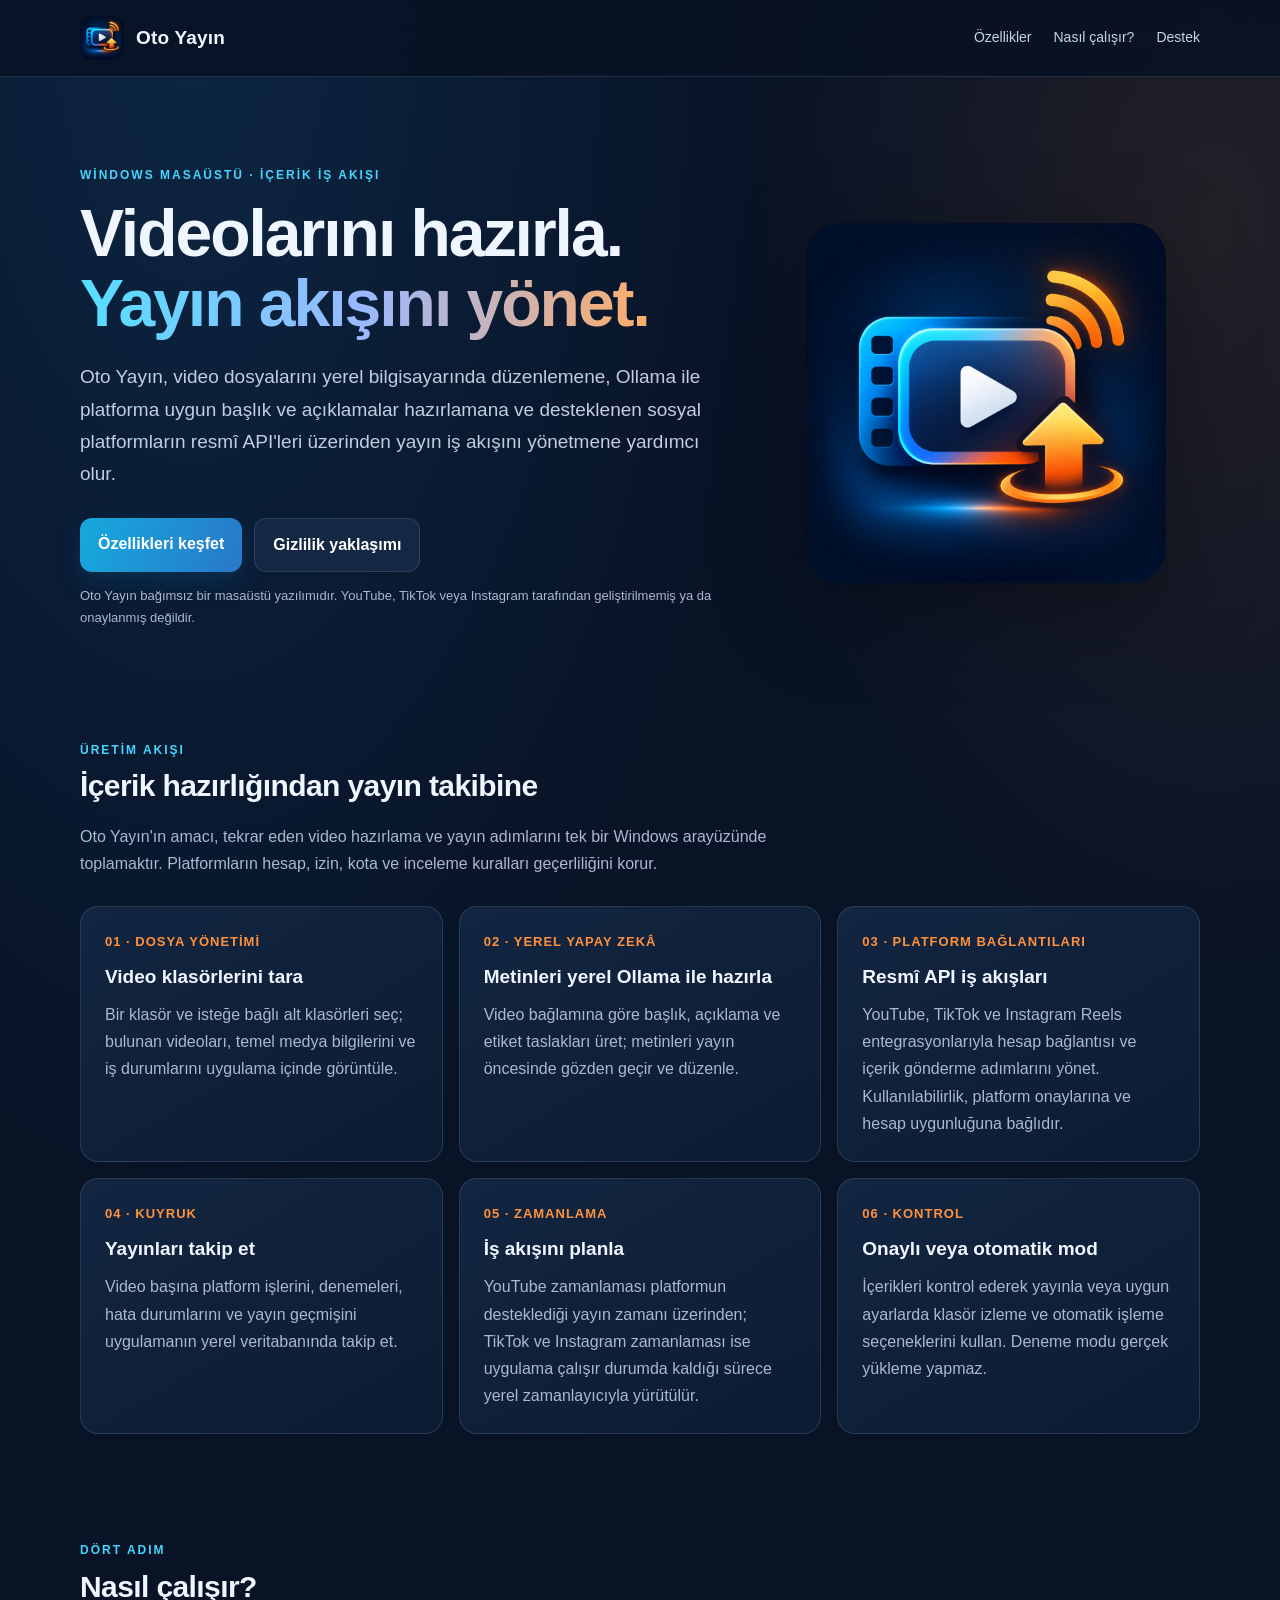
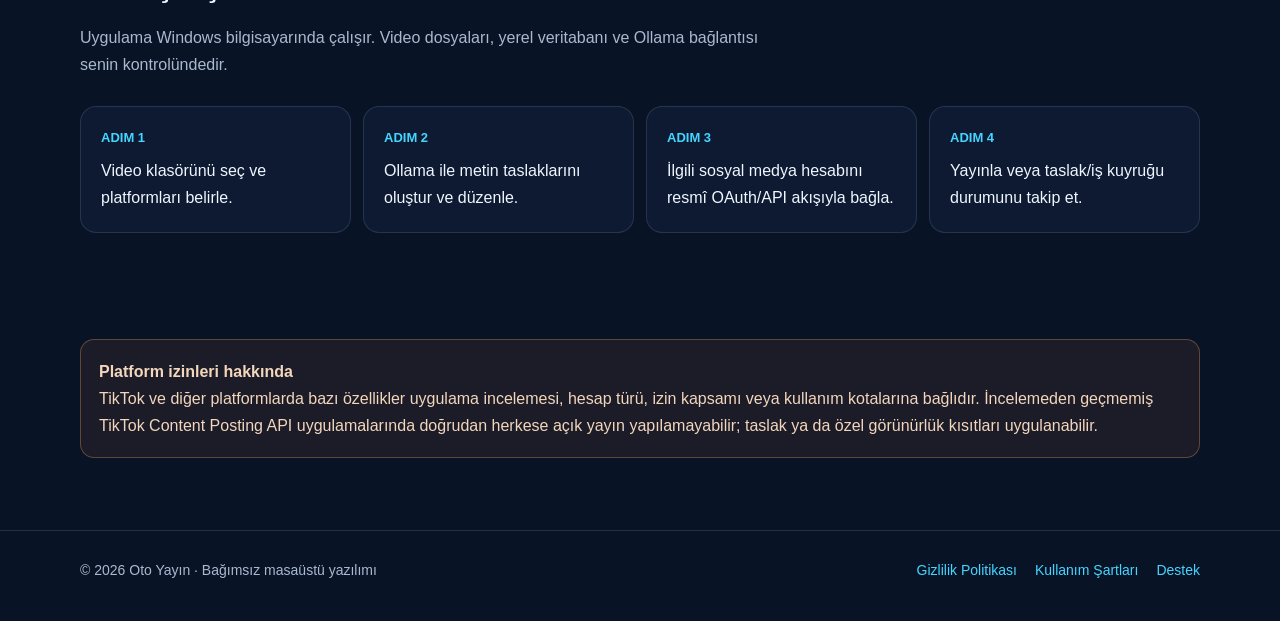
==== index.html @ 112c1513 "Otomatik GitHub senkronizasyonu [20.11.2026 16:17]" ====
<!doctype html>
<html lang="tr">
<head>
<meta charset="utf-8"><meta name="viewport" content="width=device-width,initial-scale=1">
<title>Oto Yayın — Video içeriklerini tek yerden yönet</title>
<meta name="description" content="Oto Yayın, yerel yapay zekâ destekli metin hazırlama, video kuyruğu ve sosyal platformlara resmî API entegrasyonları sunan Windows masaüstü uygulamasıdır.">
<link rel="icon" href="assets/oto-yayin-icon.png"><link rel="stylesheet" href="assets/site.css">
</head>
<body>
<header class="top"><div class="wrap nav"><a class="brand" href="index.html"><img src="assets/oto-yayin-icon.png" alt="Oto Yayın uygulama simgesi">Oto Yayın</a><nav class="links" aria-label="Ana gezinme"><a href="#ozellikler">Özellikler</a><a href="#nasil-calisir">Nasıl çalışır?</a><a href="support.html">Destek</a></nav></div></header>
<main>
<section class="wrap hero"><div><div class="eyebrow">Windows masaüstü · İçerik iş akışı</div><h1>Videolarını hazırla.<br><span class="gradient">Yayın akışını yönet.</span></h1><p class="lead">Oto Yayın, video dosyalarını yerel bilgisayarında düzenlemene, Ollama ile platforma uygun başlık ve açıklamalar hazırlamana ve desteklenen sosyal platformların resmî API'leri üzerinden yayın iş akışını yönetmene yardımcı olur.</p><div class="actions"><a class="btn" href="#ozellikler">Özellikleri keşfet</a><a class="btn secondary" href="privacy.html">Gizlilik yaklaşımı</a></div><p class="mini">Oto Yayın bağımsız bir masaüstü yazılımıdır. YouTube, TikTok veya Instagram tarafından geliştirilmemiş ya da onaylanmış değildir.</p></div><img class="hero-art" src="assets/oto-yayin-icon.png" alt="Oto Yayın video ve yükleme simgesi"></section>
<section class="wrap section" id="ozellikler"><div class="eyebrow">Üretim akışı</div><h2>İçerik hazırlığından yayın takibine</h2><p class="section-intro">Oto Yayın'ın amacı, tekrar eden video hazırlama ve yayın adımlarını tek bir Windows arayüzünde toplamaktır. Platformların hesap, izin, kota ve inceleme kuralları geçerliliğini korur.</p><div class="grid">
<article class="card"><div class="num">01 · DOSYA YÖNETİMİ</div><h3>Video klasörlerini tara</h3><p>Bir klasör ve isteğe bağlı alt klasörleri seç; bulunan videoları, temel medya bilgilerini ve iş durumlarını uygulama içinde görüntüle.</p></article>
<article class="card"><div class="num">02 · YEREL YAPAY ZEKÂ</div><h3>Metinleri yerel Ollama ile hazırla</h3><p>Video bağlamına göre başlık, açıklama ve etiket taslakları üret; metinleri yayın öncesinde gözden geçir ve düzenle.</p></article>
<article class="card"><div class="num">03 · PLATFORM BAĞLANTILARI</div><h3>Resmî API iş akışları</h3><p>YouTube, TikTok ve Instagram Reels entegrasyonlarıyla hesap bağlantısı ve içerik gönderme adımlarını yönet. Kullanılabilirlik, platform onaylarına ve hesap uygunluğuna bağlıdır.</p></article>
<article class="card"><div class="num">04 · KUYRUK</div><h3>Yayınları takip et</h3><p>Video başına platform işlerini, denemeleri, hata durumlarını ve yayın geçmişini uygulamanın yerel veritabanında takip et.</p></article>
<article class="card"><div class="num">05 · ZAMANLAMA</div><h3>İş akışını planla</h3><p>YouTube zamanlaması platformun desteklediği yayın zamanı üzerinden; TikTok ve Instagram zamanlaması ise uygulama çalışır durumda kaldığı sürece yerel zamanlayıcıyla yürütülür.</p></article>
<article class="card"><div class="num">06 · KONTROL</div><h3>Onaylı veya otomatik mod</h3><p>İçerikleri kontrol ederek yayınla veya uygun ayarlarda klasör izleme ve otomatik işleme seçeneklerini kullan. Deneme modu gerçek yükleme yapmaz.</p></article>
</div></section>
<section class="wrap section" id="nasil-calisir"><div class="eyebrow">Dört adım</div><h2>Nasıl çalışır?</h2><p class="section-intro">Uygulama Windows bilgisayarında çalışır. Video dosyaları, yerel veritabanı ve Ollama bağlantısı senin kontrolündedir.</p><div class="steps"><div class="step"><b>ADIM 1</b>Video klasörünü seç ve platformları belirle.</div><div class="step"><b>ADIM 2</b>Ollama ile metin taslaklarını oluştur ve düzenle.</div><div class="step"><b>ADIM 3</b>İlgili sosyal medya hesabını resmî OAuth/API akışıyla bağla.</div><div class="step"><b>ADIM 4</b>Yayınla veya taslak/iş kuyruğu durumunu takip et.</div></div></section>
<section class="wrap section"><div class="notice"><strong>Platform izinleri hakkında</strong><br>TikTok ve diğer platformlarda bazı özellikler uygulama incelemesi, hesap türü, izin kapsamı veya kullanım kotalarına bağlıdır. İncelemeden geçmemiş TikTok Content Posting API uygulamalarında doğrudan herkese açık yayın yapılamayabilir; taslak ya da özel görünürlük kısıtları uygulanabilir.</div></section>
</main>
<footer class="footer"><div class="wrap footer-inner"><div>© 2026 Oto Yayın · Bağımsız masaüstü yazılımı</div><nav class="footer-links" aria-label="Yasal bağlantılar"><a href="privacy.html">Gizlilik Politikası</a><a href="terms.html">Kullanım Şartları</a><a href="support.html">Destek</a></nav></div></footer>
</body></html>
---- assets/site.css ----
:root{--bg:#081326;--panel:#101f38;--panel2:#142743;--text:#eff6ff;--muted:#aab9cf;--cyan:#45d5ff;--orange:#ff913d;--line:rgba(179,205,238,.15);--max:1120px}
*{box-sizing:border-box}html{scroll-behavior:smooth}body{margin:0;background:radial-gradient(ellipse at 15% 0%,rgba(31,111,180,.2),transparent 38%),radial-gradient(ellipse at 95% 10%,rgba(255,133,48,.11),transparent 28%),var(--bg);color:var(--text);font:16px/1.7 Inter,Segoe UI,Arial,sans-serif}a{color:var(--cyan);text-decoration:none}a:hover{text-decoration:underline}.wrap{width:min(var(--max),calc(100% - 40px));margin:auto}.top{border-bottom:1px solid var(--line);background:rgba(7,18,36,.86);backdrop-filter:blur(14px);position:sticky;top:0;z-index:10}.nav{height:76px;display:flex;align-items:center;justify-content:space-between;gap:24px}.brand{display:flex;align-items:center;gap:12px;color:var(--text);font-weight:800;font-size:19px;letter-spacing:.2px}.brand img{width:44px;height:44px;border-radius:12px}.links{display:flex;gap:22px;flex-wrap:wrap}.links a{color:#c5d3e8;font-size:14px}.hero{padding:88px 0 64px;display:grid;grid-template-columns:1.2fr .8fr;gap:48px;align-items:center}.eyebrow{color:var(--cyan);font-size:12px;font-weight:800;letter-spacing:2px;text-transform:uppercase}.hero h1{font-size:clamp(38px,6vw,66px);line-height:1.06;letter-spacing:-2px;margin:14px 0 22px}.gradient{background:linear-gradient(95deg,#54dfff,#9ab8ff 50%,#ffad66);-webkit-background-clip:text;background-clip:text;color:transparent}.lead{color:#c1cee0;font-size:19px;max-width:680px}.actions{display:flex;gap:12px;flex-wrap:wrap;margin-top:28px}.btn{display:inline-flex;padding:12px 18px;border-radius:12px;background:linear-gradient(110deg,#16a9dd,#2978c8);color:white;font-weight:700;box-shadow:0 9px 26px rgba(0,134,207,.18)}.btn.secondary{background:var(--panel2);border:1px solid var(--line);box-shadow:none}.hero-art{width:min(100%,360px);justify-self:center;border-radius:34px;box-shadow:0 25px 90px rgba(0,0,0,.35)}.section{padding:34px 0 72px}.section h2{font-size:30px;letter-spacing:-.6px;margin:0 0 12px}.section-intro{color:var(--muted);max-width:720px;margin:0 0 28px}.grid{display:grid;grid-template-columns:repeat(3,1fr);gap:16px}.card{background:linear-gradient(150deg,rgba(20,39,67,.94),rgba(12,28,50,.94));border:1px solid var(--line);border-radius:18px;padding:24px}.card .num{color:var(--orange);font-size:13px;font-weight:800;letter-spacing:1px}.card h3{margin:8px 0;font-size:19px}.card p{margin:0;color:var(--muted)}.steps{display:grid;grid-template-columns:repeat(4,1fr);gap:12px}.step{padding:20px;border-radius:16px;background:rgba(16,31,56,.7);border:1px solid var(--line)}.step b{display:block;color:var(--cyan);font-size:13px;margin-bottom:8px}.notice{border:1px solid rgba(255,169,88,.3);background:rgba(255,145,61,.08);border-radius:14px;padding:18px;color:#f3d6bc}.footer{border-top:1px solid var(--line);padding:28px 0 38px;color:var(--muted);font-size:14px}.footer-inner{display:flex;justify-content:space-between;gap:20px;flex-wrap:wrap}.footer-links{display:flex;gap:18px;flex-wrap:wrap}.doc{max-width:850px;padding:62px 0 80px}.doc h1{font-size:clamp(34px,5vw,48px);line-height:1.15;margin:12px 0}.doc h2{font-size:22px;margin:32px 0 8px}.doc p,.doc li{color:#c4d1e3}.doc .meta{color:var(--muted);font-size:14px}.doc ul{padding-left:22px}.placeholder{color:#ffd08a;font-weight:700}.mini{font-size:13px;color:var(--muted)}.support-box{margin-top:18px;padding:22px;background:var(--panel);border:1px solid var(--line);border-radius:16px}
@media(max-width:780px){.hero{grid-template-columns:1fr;padding:60px 0 40px}.hero-art{width:220px}.grid{grid-template-columns:1fr}.steps{grid-template-columns:1fr 1fr}.links{gap:12px}.nav{height:auto;padding:12px 0;align-items:flex-start;flex-direction:column}.brand img{width:38px;height:38px}}
@media(max-width:460px){.steps{grid-template-columns:1fr}.wrap{width:min(var(--max),calc(100% - 28px))}}
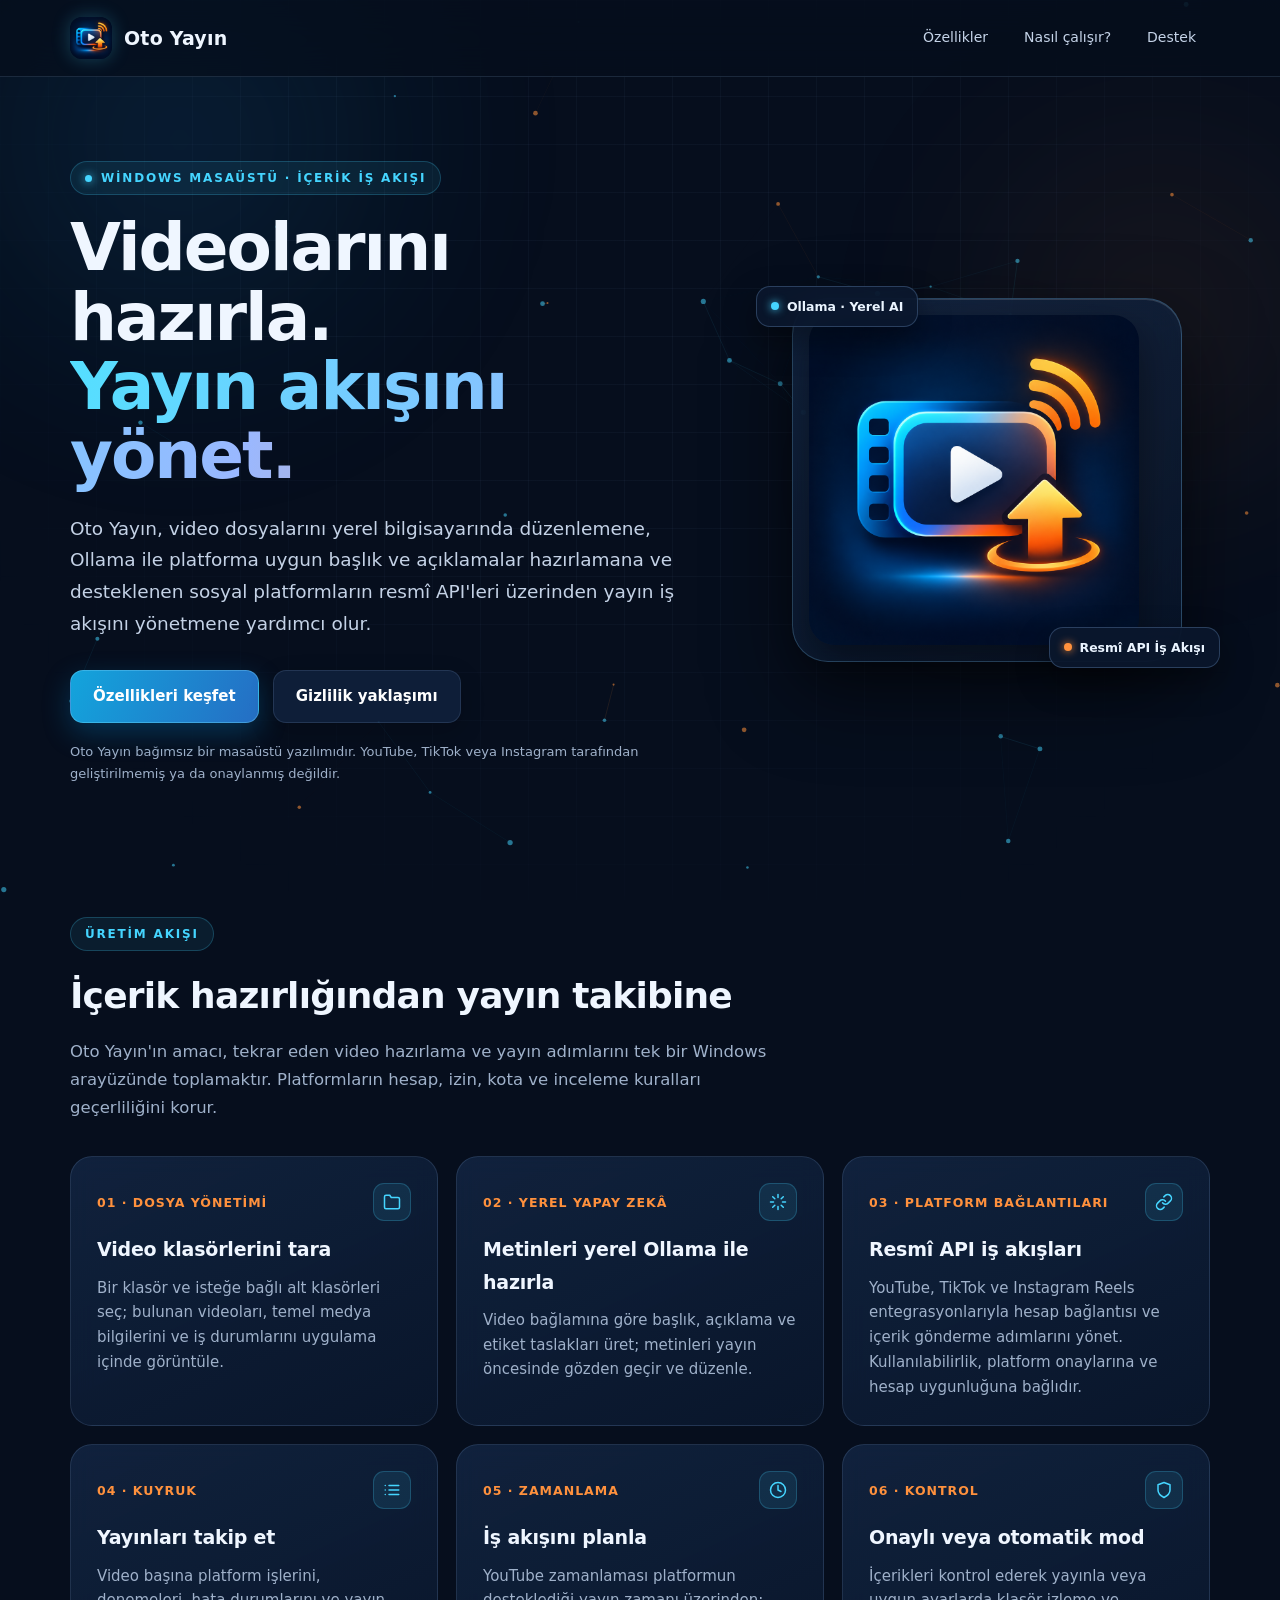
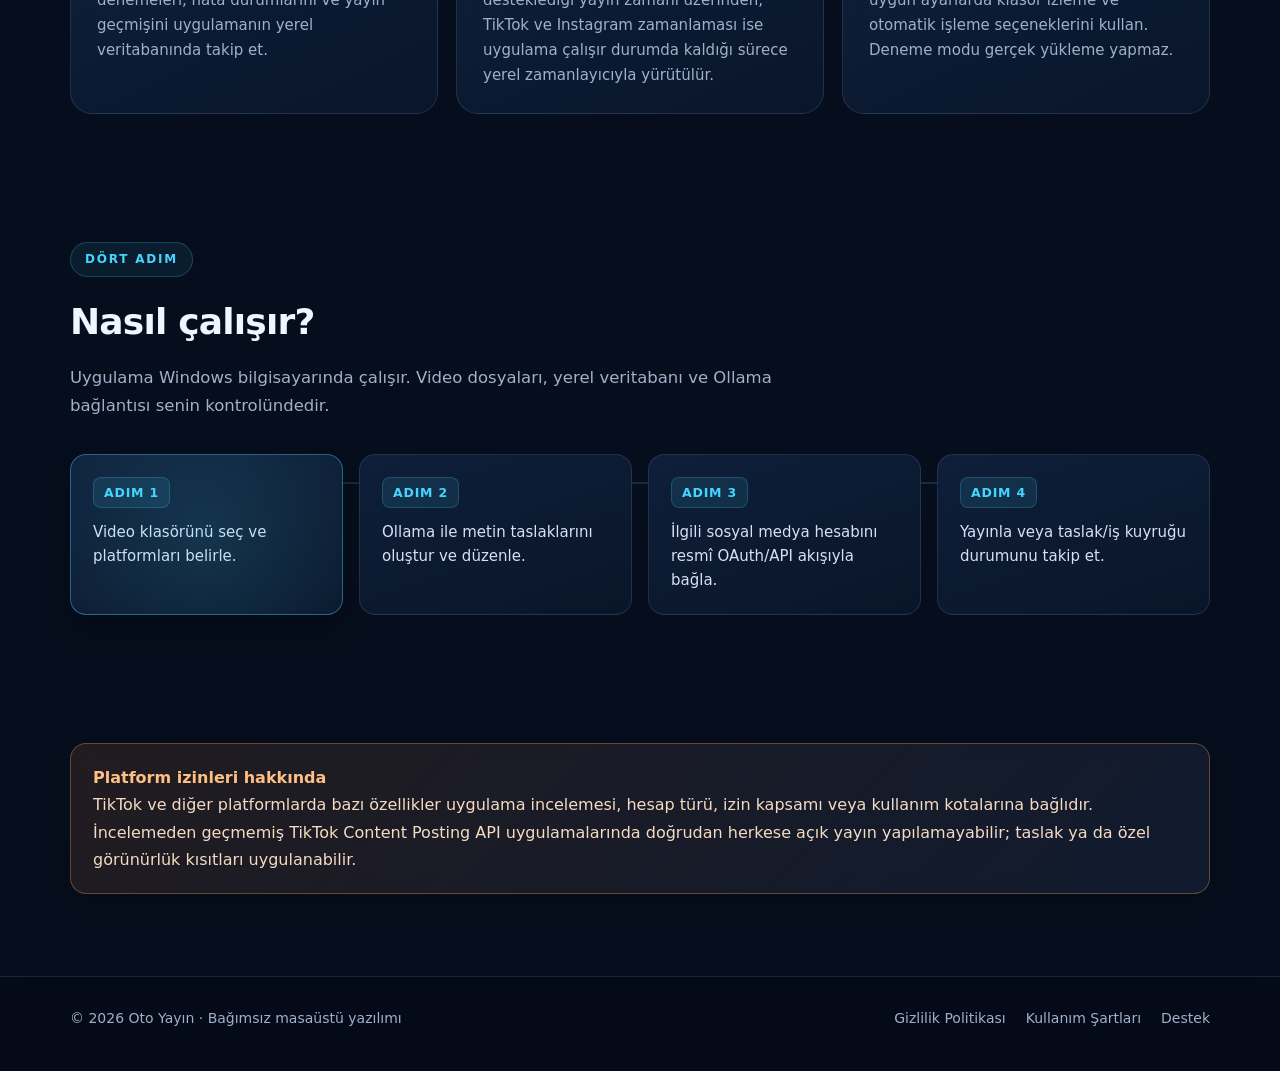
==== commit c64625c3: "Otomatik GitHub senkronizasyonu [20.11.2026 16:25]" ====
--- a/index.html
+++ b/index.html
@@ -1,25 +1,189 @@
 <!doctype html>
 <html lang="tr">
 <head>
-<meta charset="utf-8"><meta name="viewport" content="width=device-width,initial-scale=1">
-<title>Oto Yayın — Video içeriklerini tek yerden yönet</title>
-<meta name="description" content="Oto Yayın, yerel yapay zekâ destekli metin hazırlama, video kuyruğu ve sosyal platformlara resmî API entegrasyonları sunan Windows masaüstü uygulamasıdır.">
-<link rel="icon" href="assets/oto-yayin-icon.png"><link rel="stylesheet" href="assets/site.css">
+  <meta charset="utf-8">
+  <meta name="viewport" content="width=device-width,initial-scale=1">
+  <title>Oto Yayın — Video içeriklerini tek yerden yönet</title>
+  <meta name="description" content="Oto Yayın, yerel yapay zekâ destekli metin hazırlama, video kuyruğu ve sosyal platformlara resmî API entegrasyonları sunan Windows masaüstü uygulamasıdır.">
+  <link rel="icon" href="assets/oto-yayin-icon.png">
+  <link rel="stylesheet" href="assets/site.css">
+  <script src="assets/site.js" defer></script>
 </head>
 <body>
-<header class="top"><div class="wrap nav"><a class="brand" href="index.html"><img src="assets/oto-yayin-icon.png" alt="Oto Yayın uygulama simgesi">Oto Yayın</a><nav class="links" aria-label="Ana gezinme"><a href="#ozellikler">Özellikler</a><a href="#nasil-calisir">Nasıl çalışır?</a><a href="support.html">Destek</a></nav></div></header>
-<main>
-<section class="wrap hero"><div><div class="eyebrow">Windows masaüstü · İçerik iş akışı</div><h1>Videolarını hazırla.<br><span class="gradient">Yayın akışını yönet.</span></h1><p class="lead">Oto Yayın, video dosyalarını yerel bilgisayarında düzenlemene, Ollama ile platforma uygun başlık ve açıklamalar hazırlamana ve desteklenen sosyal platformların resmî API'leri üzerinden yayın iş akışını yönetmene yardımcı olur.</p><div class="actions"><a class="btn" href="#ozellikler">Özellikleri keşfet</a><a class="btn secondary" href="privacy.html">Gizlilik yaklaşımı</a></div><p class="mini">Oto Yayın bağımsız bir masaüstü yazılımıdır. YouTube, TikTok veya Instagram tarafından geliştirilmemiş ya da onaylanmış değildir.</p></div><img class="hero-art" src="assets/oto-yayin-icon.png" alt="Oto Yayın video ve yükleme simgesi"></section>
-<section class="wrap section" id="ozellikler"><div class="eyebrow">Üretim akışı</div><h2>İçerik hazırlığından yayın takibine</h2><p class="section-intro">Oto Yayın'ın amacı, tekrar eden video hazırlama ve yayın adımlarını tek bir Windows arayüzünde toplamaktır. Platformların hesap, izin, kota ve inceleme kuralları geçerliliğini korur.</p><div class="grid">
-<article class="card"><div class="num">01 · DOSYA YÖNETİMİ</div><h3>Video klasörlerini tara</h3><p>Bir klasör ve isteğe bağlı alt klasörleri seç; bulunan videoları, temel medya bilgilerini ve iş durumlarını uygulama içinde görüntüle.</p></article>
-<article class="card"><div class="num">02 · YEREL YAPAY ZEKÂ</div><h3>Metinleri yerel Ollama ile hazırla</h3><p>Video bağlamına göre başlık, açıklama ve etiket taslakları üret; metinleri yayın öncesinde gözden geçir ve düzenle.</p></article>
-<article class="card"><div class="num">03 · PLATFORM BAĞLANTILARI</div><h3>Resmî API iş akışları</h3><p>YouTube, TikTok ve Instagram Reels entegrasyonlarıyla hesap bağlantısı ve içerik gönderme adımlarını yönet. Kullanılabilirlik, platform onaylarına ve hesap uygunluğuna bağlıdır.</p></article>
-<article class="card"><div class="num">04 · KUYRUK</div><h3>Yayınları takip et</h3><p>Video başına platform işlerini, denemeleri, hata durumlarını ve yayın geçmişini uygulamanın yerel veritabanında takip et.</p></article>
-<article class="card"><div class="num">05 · ZAMANLAMA</div><h3>İş akışını planla</h3><p>YouTube zamanlaması platformun desteklediği yayın zamanı üzerinden; TikTok ve Instagram zamanlaması ise uygulama çalışır durumda kaldığı sürece yerel zamanlayıcıyla yürütülür.</p></article>
-<article class="card"><div class="num">06 · KONTROL</div><h3>Onaylı veya otomatik mod</h3><p>İçerikleri kontrol ederek yayınla veya uygun ayarlarda klasör izleme ve otomatik işleme seçeneklerini kullan. Deneme modu gerçek yükleme yapmaz.</p></article>
-</div></section>
-<section class="wrap section" id="nasil-calisir"><div class="eyebrow">Dört adım</div><h2>Nasıl çalışır?</h2><p class="section-intro">Uygulama Windows bilgisayarında çalışır. Video dosyaları, yerel veritabanı ve Ollama bağlantısı senin kontrolündedir.</p><div class="steps"><div class="step"><b>ADIM 1</b>Video klasörünü seç ve platformları belirle.</div><div class="step"><b>ADIM 2</b>Ollama ile metin taslaklarını oluştur ve düzenle.</div><div class="step"><b>ADIM 3</b>İlgili sosyal medya hesabını resmî OAuth/API akışıyla bağla.</div><div class="step"><b>ADIM 4</b>Yayınla veya taslak/iş kuyruğu durumunu takip et.</div></div></section>
-<section class="wrap section"><div class="notice"><strong>Platform izinleri hakkında</strong><br>TikTok ve diğer platformlarda bazı özellikler uygulama incelemesi, hesap türü, izin kapsamı veya kullanım kotalarına bağlıdır. İncelemeden geçmemiş TikTok Content Posting API uygulamalarında doğrudan herkese açık yayın yapılamayabilir; taslak ya da özel görünürlük kısıtları uygulanabilir.</div></section>
-</main>
-<footer class="footer"><div class="wrap footer-inner"><div>© 2026 Oto Yayın · Bağımsız masaüstü yazılımı</div><nav class="footer-links" aria-label="Yasal bağlantılar"><a href="privacy.html">Gizlilik Politikası</a><a href="terms.html">Kullanım Şartları</a><a href="support.html">Destek</a></nav></div></footer>
-</body></html>
+  <header class="top">
+    <div class="wrap nav">
+      <a class="brand" href="index.html">
+        <img src="assets/oto-yayin-icon.png" alt="Oto Yayın uygulama simgesi">
+        Oto Yayın
+      </a>
+      <nav class="links" aria-label="Ana gezinme">
+        <a href="#ozellikler">Özellikler</a>
+        <a href="#nasil-calisir">Nasıl çalışır?</a>
+        <a href="support.html">Destek</a>
+      </nav>
+    </div>
+  </header>
+
+  <main>
+    <section class="wrap hero">
+      <div class="reveal">
+        <div class="eyebrow">
+          <span class="pulse-dot"></span>
+          Windows masaüstü · İçerik iş akışı
+        </div>
+        <h1>Videolarını hazırla.<br><span class="gradient">Yayın akışını yönet.</span></h1>
+        <p class="lead">Oto Yayın, video dosyalarını yerel bilgisayarında düzenlemene, Ollama ile platforma uygun başlık ve açıklamalar hazırlamana ve desteklenen sosyal platformların resmî API'leri üzerinden yayın iş akışını yönetmene yardımcı olur.</p>
+        <div class="actions">
+          <a class="btn" href="#ozellikler">Özellikleri keşfet</a>
+          <a class="btn secondary" href="privacy.html">Gizlilik yaklaşımı</a>
+        </div>
+        <p class="mini">Oto Yayın bağımsız bir masaüstü yazılımıdır. YouTube, TikTok veya Instagram tarafından geliştirilmemiş ya da onaylanmış değildir.</p>
+      </div>
+
+      <div class="hero-stage reveal" style="--delay: 0.14s;">
+        <div class="hero-orb-glow"></div>
+        <div class="signal-ring"></div>
+        <div class="signal-ring r2"></div>
+
+        <div class="float-badge b1">
+          <span class="dot-cyan"></span>
+          Ollama · Yerel AI
+        </div>
+
+        <div class="hero-card-3d">
+          <img class="hero-art" src="assets/oto-yayin-icon.png" alt="Oto Yayın video ve yükleme simgesi">
+        </div>
+
+        <div class="float-badge b2">
+          <span class="dot-orange"></span>
+          Resmî API İş Akışı
+        </div>
+      </div>
+    </section>
+
+    <section class="wrap section" id="ozellikler">
+      <div class="reveal">
+        <div class="eyebrow">Üretim akışı</div>
+        <h2>İçerik hazırlığından yayın takibine</h2>
+        <p class="section-intro">Oto Yayın'ın amacı, tekrar eden video hazırlama ve yayın adımlarını tek bir Windows arayüzünde toplamaktır. Platformların hesap, izin, kota ve inceleme kuralları geçerliliğini korur.</p>
+      </div>
+
+      <div class="grid">
+        <article class="card">
+          <div class="card-head">
+            <div class="num">01 · DOSYA YÖNETİMİ</div>
+            <div class="card-icon" aria-hidden="true">
+              <svg width="18" height="18" viewBox="0 0 24 24" fill="none" stroke="currentColor" stroke-width="2" stroke-linecap="round" stroke-linejoin="round"><path d="M22 19a2 2 0 0 1-2 2H4a2 2 0 0 1-2-2V5a2 2 0 0 1 2-2h5l2 3h9a2 2 0 0 1 2 2z"/></svg>
+            </div>
+          </div>
+          <h3>Video klasörlerini tara</h3>
+          <p>Bir klasör ve isteğe bağlı alt klasörleri seç; bulunan videoları, temel medya bilgilerini ve iş durumlarını uygulama içinde görüntüle.</p>
+        </article>
+
+        <article class="card">
+          <div class="card-head">
+            <div class="num">02 · YEREL YAPAY ZEKÂ</div>
+            <div class="card-icon" aria-hidden="true">
+              <svg width="18" height="18" viewBox="0 0 24 24" fill="none" stroke="currentColor" stroke-width="2" stroke-linecap="round" stroke-linejoin="round"><path d="M12 2v4M12 18v4M4.93 4.93l2.83 2.83M16.24 16.24l2.83 2.83M2 12h4M18 12h4M4.93 19.07l2.83-2.83M16.24 7.76l2.83-2.83"/></svg>
+            </div>
+          </div>
+          <h3>Metinleri yerel Ollama ile hazırla</h3>
+          <p>Video bağlamına göre başlık, açıklama ve etiket taslakları üret; metinleri yayın öncesinde gözden geçir ve düzenle.</p>
+        </article>
+
+        <article class="card">
+          <div class="card-head">
+            <div class="num">03 · PLATFORM BAĞLANTILARI</div>
+            <div class="card-icon" aria-hidden="true">
+              <svg width="18" height="18" viewBox="0 0 24 24" fill="none" stroke="currentColor" stroke-width="2" stroke-linecap="round" stroke-linejoin="round"><path d="M10 13a5 5 0 0 0 7.54.54l3-3a5 5 0 0 0-7.07-7.07l-1.72 1.71"/><path d="M14 11a5 5 0 0 0-7.54-.54l-3 3a5 5 0 0 0 7.07 7.07l1.71-1.71"/></svg>
+            </div>
+          </div>
+          <h3>Resmî API iş akışları</h3>
+          <p>YouTube, TikTok ve Instagram Reels entegrasyonlarıyla hesap bağlantısı ve içerik gönderme adımlarını yönet. Kullanılabilirlik, platform onaylarına ve hesap uygunluğuna bağlıdır.</p>
+        </article>
+
+        <article class="card">
+          <div class="card-head">
+            <div class="num">04 · KUYRUK</div>
+            <div class="card-icon" aria-hidden="true">
+              <svg width="18" height="18" viewBox="0 0 24 24" fill="none" stroke="currentColor" stroke-width="2" stroke-linecap="round" stroke-linejoin="round"><line x1="8" y1="6" x2="21" y2="6"/><line x1="8" y1="12" x2="21" y2="12"/><line x1="8" y1="18" x2="21" y2="18"/><line x1="3" y1="6" x2="3.01" y2="6"/><line x1="3" y1="12" x2="3.01" y2="12"/><line x1="3" y1="18" x2="3.01" y2="18"/></svg>
+            </div>
+          </div>
+          <h3>Yayınları takip et</h3>
+          <p>Video başına platform işlerini, denemeleri, hata durumlarını ve yayın geçmişini uygulamanın yerel veritabanında takip et.</p>
+        </article>
+
+        <article class="card">
+          <div class="card-head">
+            <div class="num">05 · ZAMANLAMA</div>
+            <div class="card-icon" aria-hidden="true">
+              <svg width="18" height="18" viewBox="0 0 24 24" fill="none" stroke="currentColor" stroke-width="2" stroke-linecap="round" stroke-linejoin="round"><circle cx="12" cy="12" r="10"/><polyline points="12 6 12 12 16 14"/></svg>
+            </div>
+          </div>
+          <h3>İş akışını planla</h3>
+          <p>YouTube zamanlaması platformun desteklediği yayın zamanı üzerinden; TikTok ve Instagram zamanlaması ise uygulama çalışır durumda kaldığı sürece yerel zamanlayıcıyla yürütülür.</p>
+        </article>
+
+        <article class="card">
+          <div class="card-head">
+            <div class="num">06 · KONTROL</div>
+            <div class="card-icon" aria-hidden="true">
+              <svg width="18" height="18" viewBox="0 0 24 24" fill="none" stroke="currentColor" stroke-width="2" stroke-linecap="round" stroke-linejoin="round"><path d="M12 22s8-4 8-10V5l-8-3-8 3v7c0 6 8 10 8 10z"/></svg>
+            </div>
+          </div>
+          <h3>Onaylı veya otomatik mod</h3>
+          <p>İçerikleri kontrol ederek yayınla veya uygun ayarlarda klasör izleme ve otomatik işleme seçeneklerini kullan. Deneme modu gerçek yükleme yapmaz.</p>
+        </article>
+      </div>
+    </section>
+
+    <section class="wrap section" id="nasil-calisir">
+      <div class="reveal">
+        <div class="eyebrow">Dört adım</div>
+        <h2>Nasıl çalışır?</h2>
+        <p class="section-intro">Uygulama Windows bilgisayarında çalışır. Video dosyaları, yerel veritabanı ve Ollama bağlantısı senin kontrolündedir.</p>
+      </div>
+
+      <div class="steps-wrap">
+        <div class="steps-track" aria-hidden="true"></div>
+        <div class="steps">
+          <div class="step is-active">
+            <b>ADIM 1</b>
+            <p>Video klasörünü seç ve platformları belirle.</p>
+          </div>
+          <div class="step">
+            <b>ADIM 2</b>
+            <p>Ollama ile metin taslaklarını oluştur ve düzenle.</p>
+          </div>
+          <div class="step">
+            <b>ADIM 3</b>
+            <p>İlgili sosyal medya hesabını resmî OAuth/API akışıyla bağla.</p>
+          </div>
+          <div class="step">
+            <b>ADIM 4</b>
+            <p>Yayınla veya taslak/iş kuyruğu durumunu takip et.</p>
+          </div>
+        </div>
+      </div>
+    </section>
+
+    <section class="wrap section">
+      <div class="notice">
+        <strong>Platform izinleri hakkında</strong><br>
+        TikTok ve diğer platformlarda bazı özellikler uygulama incelemesi, hesap türü, izin kapsamı veya kullanım kotalarına bağlıdır. İncelemeden geçmemiş TikTok Content Posting API uygulamalarında doğrudan herkese açık yayın yapılamayabilir; taslak ya da özel görünürlük kısıtları uygulanabilir.
+      </div>
+    </section>
+  </main>
+
+  <footer class="footer">
+    <div class="wrap footer-inner">
+      <div>© 2026 Oto Yayın · Bağımsız masaüstü yazılımı</div>
+      <nav class="footer-links" aria-label="Yasal bağlantılar">
+        <a href="privacy.html">Gizlilik Politikası</a>
+        <a href="terms.html">Kullanım Şartları</a>
+        <a href="support.html">Destek</a>
+      </nav>
+    </div>
+  </footer>
+</body>
+</html>
--- a/assets/site.css
+++ b/assets/site.css
@@ -1,4 +1,976 @@
-:root{--bg:#081326;--panel:#101f38;--panel2:#142743;--text:#eff6ff;--muted:#aab9cf;--cyan:#45d5ff;--orange:#ff913d;--line:rgba(179,205,238,.15);--max:1120px}
-*{box-sizing:border-box}html{scroll-behavior:smooth}body{margin:0;background:radial-gradient(ellipse at 15% 0%,rgba(31,111,180,.2),transparent 38%),radial-gradient(ellipse at 95% 10%,rgba(255,133,48,.11),transparent 28%),var(--bg);color:var(--text);font:16px/1.7 Inter,Segoe UI,Arial,sans-serif}a{color:var(--cyan);text-decoration:none}a:hover{text-decoration:underline}.wrap{width:min(var(--max),calc(100% - 40px));margin:auto}.top{border-bottom:1px solid var(--line);background:rgba(7,18,36,.86);backdrop-filter:blur(14px);position:sticky;top:0;z-index:10}.nav{height:76px;display:flex;align-items:center;justify-content:space-between;gap:24px}.brand{display:flex;align-items:center;gap:12px;color:var(--text);font-weight:800;font-size:19px;letter-spacing:.2px}.brand img{width:44px;height:44px;border-radius:12px}.links{display:flex;gap:22px;flex-wrap:wrap}.links a{color:#c5d3e8;font-size:14px}.hero{padding:88px 0 64px;display:grid;grid-template-columns:1.2fr .8fr;gap:48px;align-items:center}.eyebrow{color:var(--cyan);font-size:12px;font-weight:800;letter-spacing:2px;text-transform:uppercase}.hero h1{font-size:clamp(38px,6vw,66px);line-height:1.06;letter-spacing:-2px;margin:14px 0 22px}.gradient{background:linear-gradient(95deg,#54dfff,#9ab8ff 50%,#ffad66);-webkit-background-clip:text;background-clip:text;color:transparent}.lead{color:#c1cee0;font-size:19px;max-width:680px}.actions{display:flex;gap:12px;flex-wrap:wrap;margin-top:28px}.btn{display:inline-flex;padding:12px 18px;border-radius:12px;background:linear-gradient(110deg,#16a9dd,#2978c8);color:white;font-weight:700;box-shadow:0 9px 26px rgba(0,134,207,.18)}.btn.secondary{background:var(--panel2);border:1px solid var(--line);box-shadow:none}.hero-art{width:min(100%,360px);justify-self:center;border-radius:34px;box-shadow:0 25px 90px rgba(0,0,0,.35)}.section{padding:34px 0 72px}.section h2{font-size:30px;letter-spacing:-.6px;margin:0 0 12px}.section-intro{color:var(--muted);max-width:720px;margin:0 0 28px}.grid{display:grid;grid-template-columns:repeat(3,1fr);gap:16px}.card{background:linear-gradient(150deg,rgba(20,39,67,.94),rgba(12,28,50,.94));border:1px solid var(--line);border-radius:18px;padding:24px}.card .num{color:var(--orange);font-size:13px;font-weight:800;letter-spacing:1px}.card h3{margin:8px 0;font-size:19px}.card p{margin:0;color:var(--muted)}.steps{display:grid;grid-template-columns:repeat(4,1fr);gap:12px}.step{padding:20px;border-radius:16px;background:rgba(16,31,56,.7);border:1px solid var(--line)}.step b{display:block;color:var(--cyan);font-size:13px;margin-bottom:8px}.notice{border:1px solid rgba(255,169,88,.3);background:rgba(255,145,61,.08);border-radius:14px;padding:18px;color:#f3d6bc}.footer{border-top:1px solid var(--line);padding:28px 0 38px;color:var(--muted);font-size:14px}.footer-inner{display:flex;justify-content:space-between;gap:20px;flex-wrap:wrap}.footer-links{display:flex;gap:18px;flex-wrap:wrap}.doc{max-width:850px;padding:62px 0 80px}.doc h1{font-size:clamp(34px,5vw,48px);line-height:1.15;margin:12px 0}.doc h2{font-size:22px;margin:32px 0 8px}.doc p,.doc li{color:#c4d1e3}.doc .meta{color:var(--muted);font-size:14px}.doc ul{padding-left:22px}.placeholder{color:#ffd08a;font-weight:700}.mini{font-size:13px;color:var(--muted)}.support-box{margin-top:18px;padding:22px;background:var(--panel);border:1px solid var(--line);border-radius:16px}
-@media(max-width:780px){.hero{grid-template-columns:1fr;padding:60px 0 40px}.hero-art{width:220px}.grid{grid-template-columns:1fr}.steps{grid-template-columns:1fr 1fr}.links{gap:12px}.nav{height:auto;padding:12px 0;align-items:flex-start;flex-direction:column}.brand img{width:38px;height:38px}}
-@media(max-width:460px){.steps{grid-template-columns:1fr}.wrap{width:min(var(--max),calc(100% - 28px))}}
+:root {
+  --bg: #060e1d;
+  --bg-deep: #040914;
+  --panel: rgba(14, 29, 54, 0.72);
+  --panel-solid: #0f1f3a;
+  --panel2: rgba(20, 40, 72, 0.78);
+  --text: #eff6ff;
+  --muted: #9fb1ca;
+  --cyan: #45d5ff;
+  --cyan-deep: #1298d8;
+  --orange: #ff913d;
+  --orange-deep: #ff6b1a;
+  --line: rgba(160, 198, 245, 0.14);
+  --line-bright: rgba(69, 213, 255, 0.38);
+  --max: 1140px;
+  --radius-lg: 22px;
+  --radius-md: 16px;
+}
+
+*,
+*::before,
+*::after {
+  box-sizing: border-box;
+}
+
+html {
+  scroll-behavior: smooth;
+  background: var(--bg-deep);
+}
+
+body {
+  margin: 0;
+  min-height: 100vh;
+  background: var(--bg);
+  color: var(--text);
+  font: 16px/1.7 "Inter", "Segoe UI", system-ui, -apple-system, sans-serif;
+  overflow-x: hidden;
+  position: relative;
+}
+
+/* Arka Plan Parçacık Canvas & Aurora Katmanları */
+#bg-canvas {
+  position: fixed;
+  inset: 0;
+  width: 100%;
+  height: 100%;
+  z-index: 0;
+  pointer-events: none;
+}
+
+.bg-aurora {
+  position: fixed;
+  inset: 0;
+  z-index: 0;
+  pointer-events: none;
+  overflow: hidden;
+}
+
+.bg-aurora::before,
+.bg-aurora::after {
+  content: "";
+  position: absolute;
+  border-radius: 50%;
+  filter: blur(110px);
+  opacity: 0.45;
+  animation: auroraFloat 18s ease-in-out infinite alternate;
+}
+
+.bg-aurora::before {
+  width: 560px;
+  height: 560px;
+  top: -140px;
+  left: -100px;
+  background: radial-gradient(circle, rgba(24, 152, 224, 0.42), transparent 70%);
+}
+
+.bg-aurora::after {
+  width: 480px;
+  height: 480px;
+  top: 8%;
+  right: -120px;
+  background: radial-gradient(circle, rgba(255, 133, 48, 0.28), transparent 70%);
+  animation-delay: -7s;
+}
+
+.bg-grid {
+  position: fixed;
+  inset: 0;
+  z-index: 0;
+  pointer-events: none;
+  background-image:
+    linear-gradient(to right, rgba(145, 185, 235, 0.045) 1px, transparent 1px),
+    linear-gradient(to bottom, rgba(145, 185, 235, 0.045) 1px, transparent 1px);
+  background-size: 48px 48px;
+  mask-image: radial-gradient(ellipse at 50% 25%, #000 35%, transparent 82%);
+  -webkit-mask-image: radial-gradient(ellipse at 50% 25%, #000 35%, transparent 82%);
+}
+
+/* Üst Kaydırma İlerleme Çubuğu */
+.scroll-progress {
+  position: fixed;
+  top: 0;
+  left: 0;
+  height: 3px;
+  width: 0%;
+  z-index: 100;
+  background: linear-gradient(90deg, var(--cyan), #7aa8ff, var(--orange));
+  box-shadow: 0 0 12px rgba(69, 213, 255, 0.7);
+  transition: width 0.08s linear;
+}
+
+header,
+main,
+footer {
+  position: relative;
+  z-index: 1;
+}
+
+a {
+  color: var(--cyan);
+  text-decoration: none;
+  transition: color 0.2s ease, opacity 0.2s ease;
+}
+
+a:hover {
+  color: #8be6ff;
+}
+
+.wrap {
+  width: min(var(--max), calc(100% - 40px));
+  margin: auto;
+}
+
+/* Üst Gezinme Çubuğu */
+.top {
+  border-bottom: 1px solid var(--line);
+  background: rgba(6, 14, 29, 0.72);
+  backdrop-filter: blur(18px);
+  -webkit-backdrop-filter: blur(18px);
+  position: sticky;
+  top: 0;
+  z-index: 50;
+  transition: background 0.3s ease, border-color 0.3s ease, box-shadow 0.3s ease;
+}
+
+.top.scrolled {
+  background: rgba(5, 12, 25, 0.9);
+  border-bottom-color: rgba(69, 213, 255, 0.22);
+  box-shadow: 0 12px 32px rgba(0, 0, 0, 0.35);
+}
+
+.nav {
+  height: 76px;
+  display: flex;
+  align-items: center;
+  justify-content: space-between;
+  gap: 24px;
+}
+
+.brand {
+  display: flex;
+  align-items: center;
+  gap: 12px;
+  color: var(--text);
+  font-weight: 800;
+  font-size: 19px;
+  letter-spacing: 0.2px;
+}
+
+.brand:hover {
+  color: var(--text);
+}
+
+.brand img {
+  width: 42px;
+  height: 42px;
+  border-radius: 12px;
+  box-shadow: 0 0 18px rgba(69, 213, 255, 0.25);
+  transition: transform 0.35s cubic-bezier(0.22, 1, 0.36, 1);
+}
+
+.brand:hover img {
+  transform: rotate(-4deg) scale(1.06);
+}
+
+.links {
+  display: flex;
+  align-items: center;
+  gap: 8px;
+  flex-wrap: wrap;
+}
+
+.links a {
+  color: #c5d3e8;
+  font-size: 14px;
+  font-weight: 500;
+  padding: 8px 14px;
+  border-radius: 10px;
+  transition: color 0.2s ease, background 0.2s ease;
+}
+
+.links a:hover,
+.links a.active {
+  color: #ffffff;
+  background: rgba(69, 213, 255, 0.1);
+}
+
+/* Hero Alanı */
+.hero {
+  padding: 84px 0 72px;
+  display: grid;
+  grid-template-columns: 1.18fr 0.82fr;
+  gap: 52px;
+  align-items: center;
+}
+
+.eyebrow {
+  display: inline-flex;
+  align-items: center;
+  gap: 9px;
+  color: var(--cyan);
+  font-size: 12px;
+  font-weight: 800;
+  letter-spacing: 1.8px;
+  text-transform: uppercase;
+  padding: 6px 14px;
+  border-radius: 999px;
+  background: rgba(69, 213, 255, 0.08);
+  border: 1px solid rgba(69, 213, 255, 0.22);
+}
+
+.eyebrow .pulse-dot {
+  width: 7px;
+  height: 7px;
+  border-radius: 50%;
+  background: var(--cyan);
+  box-shadow: 0 0 10px var(--cyan);
+  animation: pulseDot 2s infinite;
+}
+
+.hero h1 {
+  font-size: clamp(38px, 5.6vw, 66px);
+  line-height: 1.05;
+  letter-spacing: -2px;
+  margin: 18px 0 22px;
+}
+
+.gradient {
+  background: linear-gradient(100deg, #54dfff 0%, #9ab8ff 42%, #ff9d4d 78%, #54dfff 100%);
+  background-size: 220% auto;
+  -webkit-background-clip: text;
+  background-clip: text;
+  color: transparent;
+  animation: gradientShift 7s linear infinite;
+}
+
+.lead {
+  color: #c4d2e6;
+  font-size: 18.5px;
+  line-height: 1.72;
+  max-width: 650px;
+  margin: 0;
+}
+
+.actions {
+  display: flex;
+  gap: 14px;
+  flex-wrap: wrap;
+  margin-top: 30px;
+}
+
+/* Butonlar */
+.btn {
+  position: relative;
+  display: inline-flex;
+  align-items: center;
+  gap: 9px;
+  padding: 13px 22px;
+  border-radius: 13px;
+  background: linear-gradient(115deg, #13a4dc, #256ec4);
+  color: #ffffff;
+  font-weight: 700;
+  font-size: 15px;
+  border: 1px solid rgba(125, 224, 255, 0.35);
+  box-shadow: 0 10px 28px rgba(0, 145, 220, 0.28);
+  overflow: hidden;
+  transition: transform 0.25s cubic-bezier(0.22, 1, 0.36, 1), box-shadow 0.25s ease;
+}
+
+.btn::after {
+  content: "";
+  position: absolute;
+  top: 0;
+  left: -120%;
+  width: 80%;
+  height: 100%;
+  background: linear-gradient(90deg, transparent, rgba(255, 255, 255, 0.28), transparent);
+  transform: skewX(-20deg);
+  transition: left 0.65s ease;
+}
+
+.btn:hover {
+  color: #ffffff;
+  transform: translateY(-2px);
+  box-shadow: 0 16px 36px rgba(19, 164, 220, 0.42);
+}
+
+.btn:hover::after {
+  left: 150%;
+}
+
+.btn.secondary {
+  background: rgba(18, 36, 66, 0.75);
+  border: 1px solid var(--line);
+  box-shadow: 0 8px 24px rgba(0, 0, 0, 0.2);
+  backdrop-filter: blur(10px);
+}
+
+.btn.secondary:hover {
+  border-color: rgba(69, 213, 255, 0.35);
+  background: rgba(24, 47, 84, 0.85);
+  box-shadow: 0 12px 28px rgba(0, 0, 0, 0.32);
+}
+
+.mini {
+  font-size: 13px;
+  color: var(--muted);
+  margin-top: 18px;
+  max-width: 580px;
+}
+
+/* Hero 3D Sahne & Yayın Dalgası Halkaları */
+.hero-stage {
+  position: relative;
+  display: flex;
+  align-items: center;
+  justify-content: center;
+  padding: 28px;
+  perspective: 1000px;
+}
+
+.hero-orb-glow {
+  position: absolute;
+  width: 320px;
+  height: 320px;
+  border-radius: 50%;
+  background: radial-gradient(circle, rgba(69, 213, 255, 0.28) 0%, rgba(255, 145, 61, 0.16) 52%, transparent 74%);
+  filter: blur(28px);
+  z-index: 0;
+  animation: floatSlow 6s ease-in-out infinite;
+}
+
+.signal-ring {
+  position: absolute;
+  width: 300px;
+  height: 300px;
+  border-radius: 50%;
+  border: 1px solid rgba(69, 213, 255, 0.22);
+  pointer-events: none;
+  animation: pulseRing 4.5s cubic-bezier(0.16, 1, 0.3, 1) infinite;
+}
+
+.signal-ring.r2 {
+  border-color: rgba(255, 145, 61, 0.22);
+  animation-delay: 2.25s;
+}
+
+.hero-card-3d {
+  position: relative;
+  z-index: 2;
+  padding: 16px;
+  border-radius: 36px;
+  background: linear-gradient(145deg, rgba(22, 44, 78, 0.72), rgba(9, 21, 41, 0.88));
+  border: 1px solid rgba(130, 210, 255, 0.26);
+  box-shadow:
+    0 30px 80px rgba(0, 0, 0, 0.55),
+    inset 0 1px 0 rgba(255, 255, 255, 0.14);
+  backdrop-filter: blur(16px);
+  transform-style: preserve-3d;
+  transition: transform 0.18s ease-out, box-shadow 0.3s ease;
+  animation: floatSlow 6s ease-in-out infinite;
+}
+
+.hero-art {
+  display: block;
+  width: min(100%, 330px);
+  border-radius: 26px;
+  box-shadow: 0 16px 40px rgba(0, 0, 0, 0.45);
+  transform: translateZ(24px);
+}
+
+/* Hero Yüzen Rozetler */
+.float-badge {
+  position: absolute;
+  z-index: 3;
+  display: inline-flex;
+  align-items: center;
+  gap: 8px;
+  padding: 9px 14px;
+  border-radius: 14px;
+  background: rgba(11, 24, 46, 0.86);
+  border: 1px solid rgba(145, 198, 255, 0.24);
+  backdrop-filter: blur(14px);
+  font-size: 12.5px;
+  font-weight: 700;
+  color: #eaf4ff;
+  box-shadow: 0 14px 32px rgba(0, 0, 0, 0.4);
+  white-space: nowrap;
+}
+
+.float-badge .dot-cyan {
+  width: 8px;
+  height: 8px;
+  border-radius: 50%;
+  background: var(--cyan);
+  box-shadow: 0 0 8px var(--cyan);
+}
+
+.float-badge .dot-orange {
+  width: 8px;
+  height: 8px;
+  border-radius: 50%;
+  background: var(--orange);
+  box-shadow: 0 0 8px var(--orange);
+}
+
+.float-badge.b1 {
+  top: 16px;
+  left: -8px;
+  animation: floatBadge 5.2s ease-in-out infinite;
+}
+
+.float-badge.b2 {
+  bottom: 22px;
+  right: -10px;
+  animation: floatBadge 6.1s ease-in-out infinite reverse;
+}
+
+/* Bölümler */
+.section {
+  padding: 46px 0 82px;
+}
+
+.section h2 {
+  font-size: clamp(28px, 3.6vw, 36px);
+  letter-spacing: -0.8px;
+  margin: 14px 0 12px;
+}
+
+.section-intro {
+  color: var(--muted);
+  max-width: 720px;
+  margin: 0 0 34px;
+  font-size: 16.5px;
+}
+
+/* İmleç Takipli Spotlight Özellik Kartları */
+.grid {
+  display: grid;
+  grid-template-columns: repeat(3, 1fr);
+  gap: 18px;
+}
+
+.card {
+  --mouse-x: 50%;
+  --mouse-y: 50%;
+  position: relative;
+  background: linear-gradient(155deg, rgba(19, 38, 68, 0.82), rgba(10, 23, 44, 0.9));
+  border: 1px solid var(--line);
+  border-radius: var(--radius-lg);
+  padding: 26px;
+  overflow: hidden;
+  backdrop-filter: blur(12px);
+  transition: transform 0.3s cubic-bezier(0.22, 1, 0.36, 1), border-color 0.3s ease, box-shadow 0.3s ease;
+}
+
+.card::before {
+  content: "";
+  position: absolute;
+  inset: 0;
+  background: radial-gradient(
+    420px circle at var(--mouse-x) var(--mouse-y),
+    rgba(69, 213, 255, 0.14),
+    rgba(255, 145, 61, 0.06) 45%,
+    transparent 75%
+  );
+  opacity: 0;
+  transition: opacity 0.35s ease;
+  pointer-events: none;
+}
+
+.card:hover {
+  transform: translateY(-5px);
+  border-color: rgba(69, 213, 255, 0.34);
+  box-shadow: 0 20px 44px rgba(0, 0, 0, 0.36);
+}
+
+.card:hover::before {
+  opacity: 1;
+}
+
+.card-head {
+  display: flex;
+  align-items: center;
+  justify-content: space-between;
+  gap: 12px;
+  margin-bottom: 12px;
+}
+
+.card .num {
+  color: var(--orange);
+  font-size: 12.5px;
+  font-weight: 800;
+  letter-spacing: 1px;
+}
+
+.card-icon {
+  width: 38px;
+  height: 38px;
+  border-radius: 11px;
+  display: grid;
+  place-items: center;
+  background: rgba(69, 213, 255, 0.1);
+  border: 1px solid rgba(69, 213, 255, 0.22);
+  color: var(--cyan);
+  transition: transform 0.3s ease, background 0.3s ease, color 0.3s ease;
+}
+
+.card:hover .card-icon {
+  transform: scale(1.08);
+  background: rgba(255, 145, 61, 0.14);
+  border-color: rgba(255, 145, 61, 0.35);
+  color: var(--orange);
+}
+
+.card h3 {
+  margin: 6px 0 10px;
+  font-size: 19px;
+  letter-spacing: -0.2px;
+}
+
+.card p {
+  margin: 0;
+  color: var(--muted);
+  font-size: 15px;
+  line-height: 1.65;
+}
+
+/* 4 Adımlı Akış Zaman Çizelgesi */
+.steps-wrap {
+  position: relative;
+}
+
+.steps-track {
+  position: absolute;
+  top: 28px;
+  left: 6%;
+  right: 6%;
+  height: 2px;
+  background: rgba(160, 198, 245, 0.14);
+  overflow: hidden;
+  z-index: 0;
+}
+
+.steps-track::after {
+  content: "";
+  position: absolute;
+  top: 0;
+  left: -35%;
+  width: 35%;
+  height: 100%;
+  background: linear-gradient(90deg, transparent, var(--cyan), var(--orange), transparent);
+  animation: beamFlow 3.8s linear infinite;
+}
+
+.steps {
+  position: relative;
+  z-index: 1;
+  display: grid;
+  grid-template-columns: repeat(4, 1fr);
+  gap: 16px;
+}
+
+.step {
+  --mouse-x: 50%;
+  --mouse-y: 50%;
+  position: relative;
+  padding: 22px;
+  border-radius: var(--radius-md);
+  background: linear-gradient(160deg, rgba(17, 34, 62, 0.88), rgba(10, 22, 42, 0.92));
+  border: 1px solid var(--line);
+  backdrop-filter: blur(12px);
+  overflow: hidden;
+  transition: transform 0.28s ease, border-color 0.28s ease, box-shadow 0.28s ease;
+}
+
+.step::before {
+  content: "";
+  position: absolute;
+  inset: 0;
+  background: radial-gradient(
+    280px circle at var(--mouse-x) var(--mouse-y),
+    rgba(69, 213, 255, 0.14),
+    transparent 70%
+  );
+  opacity: 0;
+  transition: opacity 0.3s ease;
+  pointer-events: none;
+}
+
+.step:hover,
+.step.is-active {
+  transform: translateY(-4px);
+  border-color: rgba(69, 213, 255, 0.42);
+  box-shadow: 0 16px 36px rgba(0, 0, 0, 0.32);
+}
+
+.step:hover::before,
+.step.is-active::before {
+  opacity: 1;
+}
+
+.step b {
+  display: inline-flex;
+  align-items: center;
+  gap: 8px;
+  color: var(--cyan);
+  font-size: 12.5px;
+  letter-spacing: 0.8px;
+  padding: 4px 10px;
+  border-radius: 8px;
+  background: rgba(69, 213, 255, 0.1);
+  border: 1px solid rgba(69, 213, 255, 0.2);
+  margin-bottom: 12px;
+}
+
+.step p {
+  margin: 0;
+  color: #d6e2f2;
+  font-size: 15px;
+  line-height: 1.6;
+}
+
+/* Uyarı / Bilgi Kutuları */
+.notice {
+  position: relative;
+  border: 1px solid rgba(255, 155, 75, 0.34);
+  background: linear-gradient(135deg, rgba(255, 145, 61, 0.11), rgba(20, 32, 54, 0.72));
+  border-radius: var(--radius-md);
+  padding: 20px 22px;
+  color: #f5dbc2;
+  backdrop-filter: blur(10px);
+  box-shadow: 0 12px 32px rgba(0, 0, 0, 0.2);
+}
+
+.notice strong {
+  color: #ffbe82;
+}
+
+/* Alt Bilgi (Footer) */
+.footer {
+  border-top: 1px solid var(--line);
+  background: rgba(4, 10, 22, 0.75);
+  backdrop-filter: blur(12px);
+  padding: 30px 0 40px;
+  color: var(--muted);
+  font-size: 14px;
+}
+
+.footer-inner {
+  display: flex;
+  justify-content: space-between;
+  align-items: center;
+  gap: 20px;
+  flex-wrap: wrap;
+}
+
+.footer-links {
+  display: flex;
+  gap: 20px;
+  flex-wrap: wrap;
+}
+
+.footer-links a {
+  color: var(--muted);
+}
+
+.footer-links a:hover {
+  color: var(--cyan);
+}
+
+/* Yasal & Destek Doküman Sayfaları (.doc) */
+.doc {
+  max-width: 880px;
+  padding: 58px 0 84px;
+}
+
+.doc-card {
+  background: linear-gradient(165deg, rgba(16, 33, 60, 0.78), rgba(9, 20, 39, 0.88));
+  border: 1px solid var(--line);
+  border-radius: var(--radius-lg);
+  padding: 40px 42px;
+  backdrop-filter: blur(14px);
+  box-shadow: 0 24px 60px rgba(0, 0, 0, 0.35);
+}
+
+.doc h1 {
+  font-size: clamp(32px, 4.8vw, 46px);
+  line-height: 1.14;
+  letter-spacing: -1px;
+  margin: 14px 0 10px;
+}
+
+.doc h2 {
+  font-size: 21px;
+  color: #f2f7ff;
+  margin: 34px 0 10px;
+  padding-top: 18px;
+  border-top: 1px solid rgba(160, 198, 245, 0.1);
+}
+
+.doc p,
+.doc li {
+  color: #c5d3e6;
+  line-height: 1.75;
+}
+
+.doc .meta {
+  color: var(--cyan);
+  font-size: 13.5px;
+  font-weight: 600;
+  margin-bottom: 22px;
+}
+
+.doc ul {
+  padding-left: 22px;
+}
+
+.doc li {
+  margin-bottom: 8px;
+}
+
+.doc code {
+  background: rgba(69, 213, 255, 0.12);
+  color: #8ee7ff;
+  padding: 2px 7px;
+  border-radius: 6px;
+  font-size: 0.92em;
+  border: 1px solid rgba(69, 213, 255, 0.2);
+}
+
+.placeholder {
+  display: inline-block;
+  color: #ffd38c;
+  background: rgba(255, 166, 61, 0.14);
+  border: 1px dashed rgba(255, 180, 84, 0.5);
+  padding: 1px 8px;
+  border-radius: 6px;
+  font-weight: 700;
+}
+
+.support-box {
+  margin: 22px 0 28px;
+  padding: 24px;
+  background: rgba(12, 26, 49, 0.85);
+  border: 1px solid rgba(69, 213, 255, 0.24);
+  border-radius: var(--radius-md);
+}
+
+.support-box h2 {
+  margin-top: 0;
+  padding-top: 0;
+  border-top: none;
+}
+
+/* Destek Sayfası Etkileşimli Akordeon Listesi */
+.faq-list {
+  display: grid;
+  gap: 12px;
+  margin: 16px 0 28px;
+}
+
+.faq-item {
+  border-radius: 14px;
+  background: rgba(14, 29, 54, 0.78);
+  border: 1px solid var(--line);
+  overflow: hidden;
+  transition: border-color 0.25s ease, background 0.25s ease;
+}
+
+.faq-item[open],
+.faq-item:hover {
+  border-color: rgba(69, 213, 255, 0.34);
+  background: rgba(18, 37, 68, 0.88);
+}
+
+.faq-item summary {
+  list-style: none;
+  cursor: pointer;
+  padding: 16px 20px;
+  font-weight: 700;
+  color: #eef6ff;
+  display: flex;
+  align-items: center;
+  justify-content: space-between;
+  gap: 14px;
+}
+
+.faq-item summary::-webkit-details-marker {
+  display: none;
+}
+
+.faq-item summary::after {
+  content: "+";
+  font-size: 20px;
+  font-weight: 400;
+  color: var(--cyan);
+  transition: transform 0.25s ease;
+}
+
+.faq-item[open] summary::after {
+  transform: rotate(45deg);
+  color: var(--orange);
+}
+
+.faq-item p {
+  margin: 0;
+  padding: 0 20px 18px;
+  color: #bfd0e6;
+}
+
+/* Scroll Reveal Animasyon Sınıfları */
+.reveal {
+  opacity: 0;
+  transform: translateY(24px);
+  transition:
+    opacity 0.7s cubic-bezier(0.22, 1, 0.36, 1) var(--delay, 0s),
+    transform 0.7s cubic-bezier(0.22, 1, 0.36, 1) var(--delay, 0s);
+}
+
+.reveal.is-visible {
+  opacity: 1;
+  transform: translateY(0);
+}
+
+/* Keyframes */
+@keyframes auroraFloat {
+  0% {
+    transform: translate3d(0, 0, 0) scale(1);
+  }
+  100% {
+    transform: translate3d(45px, 35px, 0) scale(1.12);
+  }
+}
+
+@keyframes floatSlow {
+  0%, 100% {
+    transform: translateY(0px);
+  }
+  50% {
+    transform: translateY(-10px);
+  }
+}
+
+@keyframes floatBadge {
+  0%, 100% {
+    transform: translateY(0px);
+  }
+  50% {
+    transform: translateY(-7px);
+  }
+}
+
+@keyframes pulseRing {
+  0% {
+    transform: scale(0.86);
+    opacity: 0.75;
+  }
+  100% {
+    transform: scale(1.42);
+    opacity: 0;
+  }
+}
+
+@keyframes pulseDot {
+  0%, 100% {
+    transform: scale(1);
+    opacity: 1;
+  }
+  50% {
+    transform: scale(1.45);
+    opacity: 0.55;
+  }
+}
+
+@keyframes gradientShift {
+  0% {
+    background-position: 0% 50%;
+  }
+  100% {
+    background-position: 220% 50%;
+  }
+}
+
+@keyframes beamFlow {
+  0% {
+    left: -35%;
+  }
+  100% {
+    left: 110%;
+  }
+}
+
+/* Duyarlı Tasarım (Responsive) */
+@media (max-width: 920px) {
+  .hero {
+    grid-template-columns: 1fr;
+    padding: 56px 0 44px;
+    gap: 36px;
+  }
+  .hero-stage {
+    max-width: 380px;
+    margin: 0 auto;
+  }
+  .grid {
+    grid-template-columns: repeat(2, 1fr);
+  }
+  .steps {
+    grid-template-columns: repeat(2, 1fr);
+  }
+  .steps-track {
+    display: none;
+  }
+}
+
+@media (max-width: 640px) {
+  .grid,
+  .steps {
+    grid-template-columns: 1fr;
+  }
+  .nav {
+    height: auto;
+    padding: 14px 0;
+    flex-direction: column;
+    align-items: flex-start;
+    gap: 12px;
+  }
+  .doc-card {
+    padding: 26px 20px;
+  }
+  .float-badge.b1 {
+    left: 4px;
+  }
+  .float-badge.b2 {
+    right: 4px;
+  }
+  .wrap {
+    width: min(var(--max), calc(100% - 28px));
+  }
+}
+
+/* Hareket Hassasiyeti Desteği */
+@media (prefers-reduced-motion: reduce) {
+  *,
+  *::before,
+  *::after {
+    animation-duration: 0.01ms !important;
+    animation-iteration-count: 1 !important;
+    transition-duration: 0.01ms !important;
+    scroll-behavior: auto !important;
+  }
+  .reveal {
+    opacity: 1;
+    transform: none;
+  }
+}
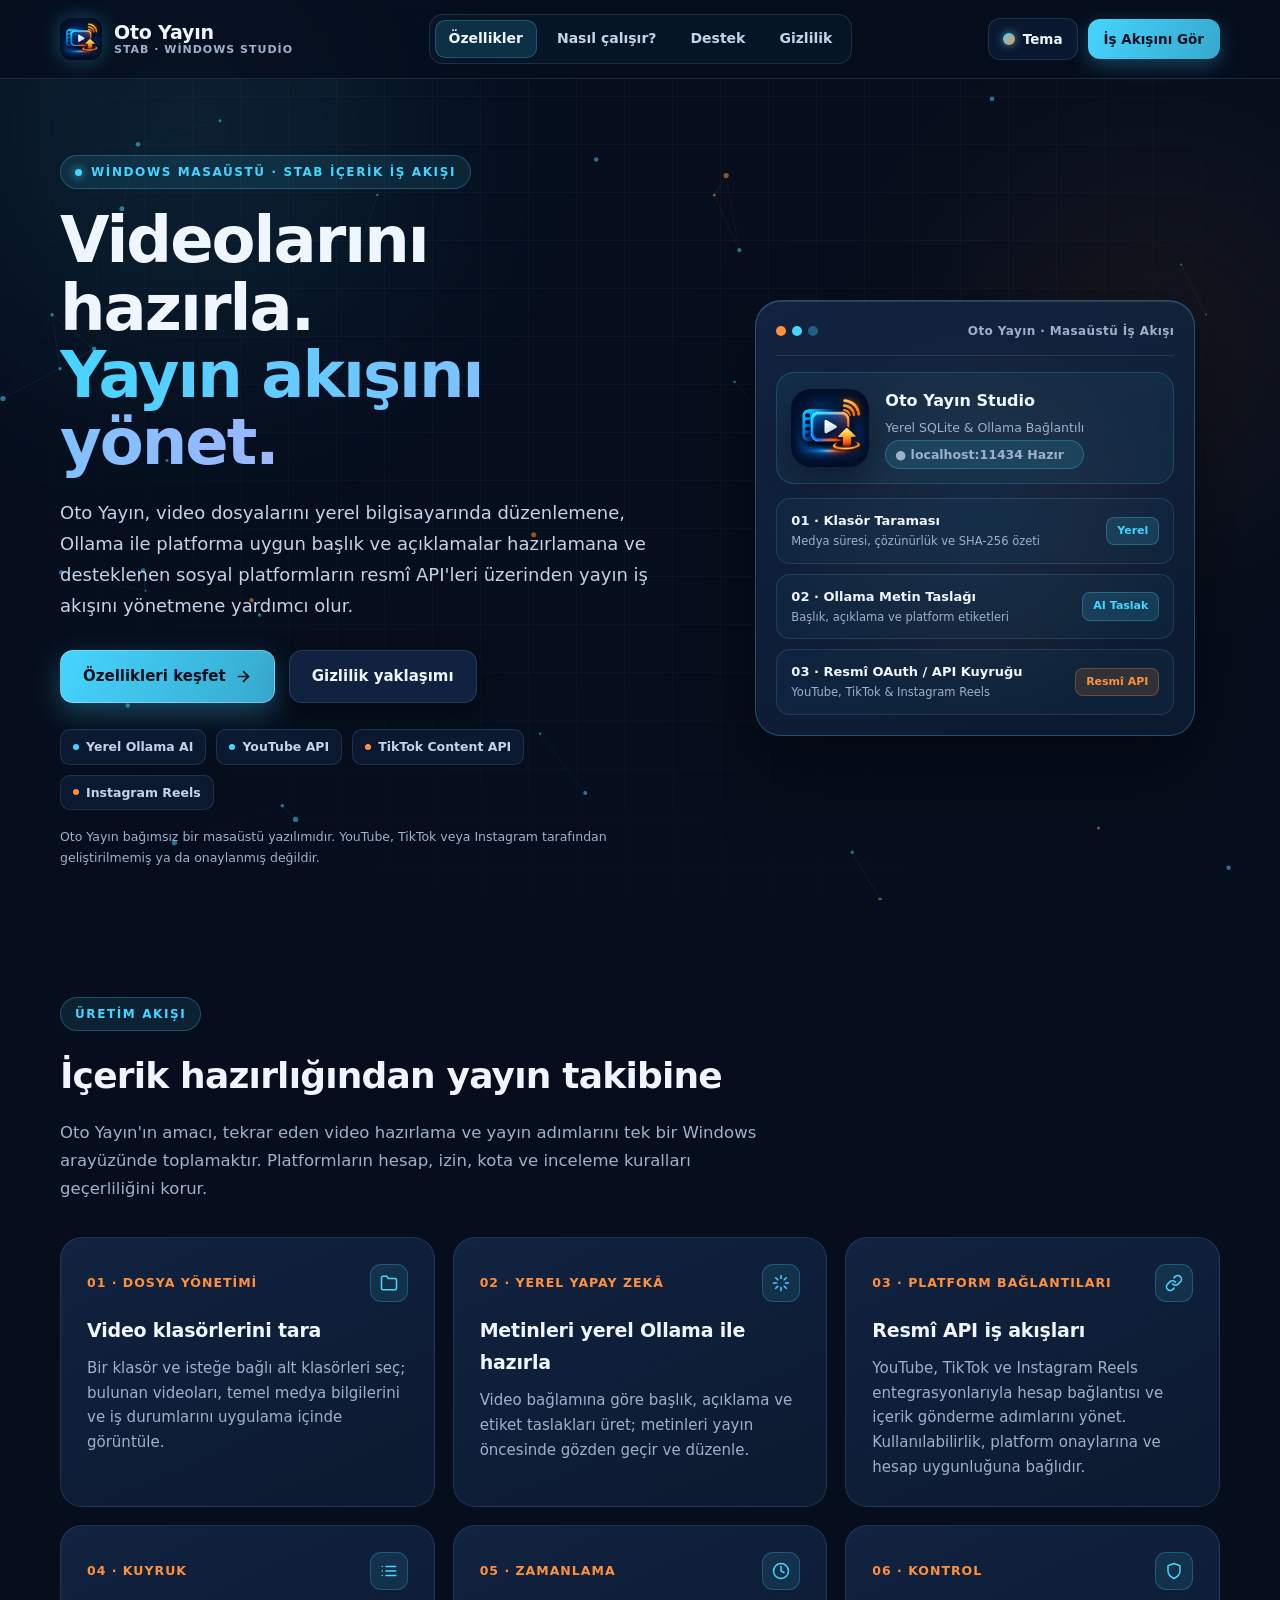
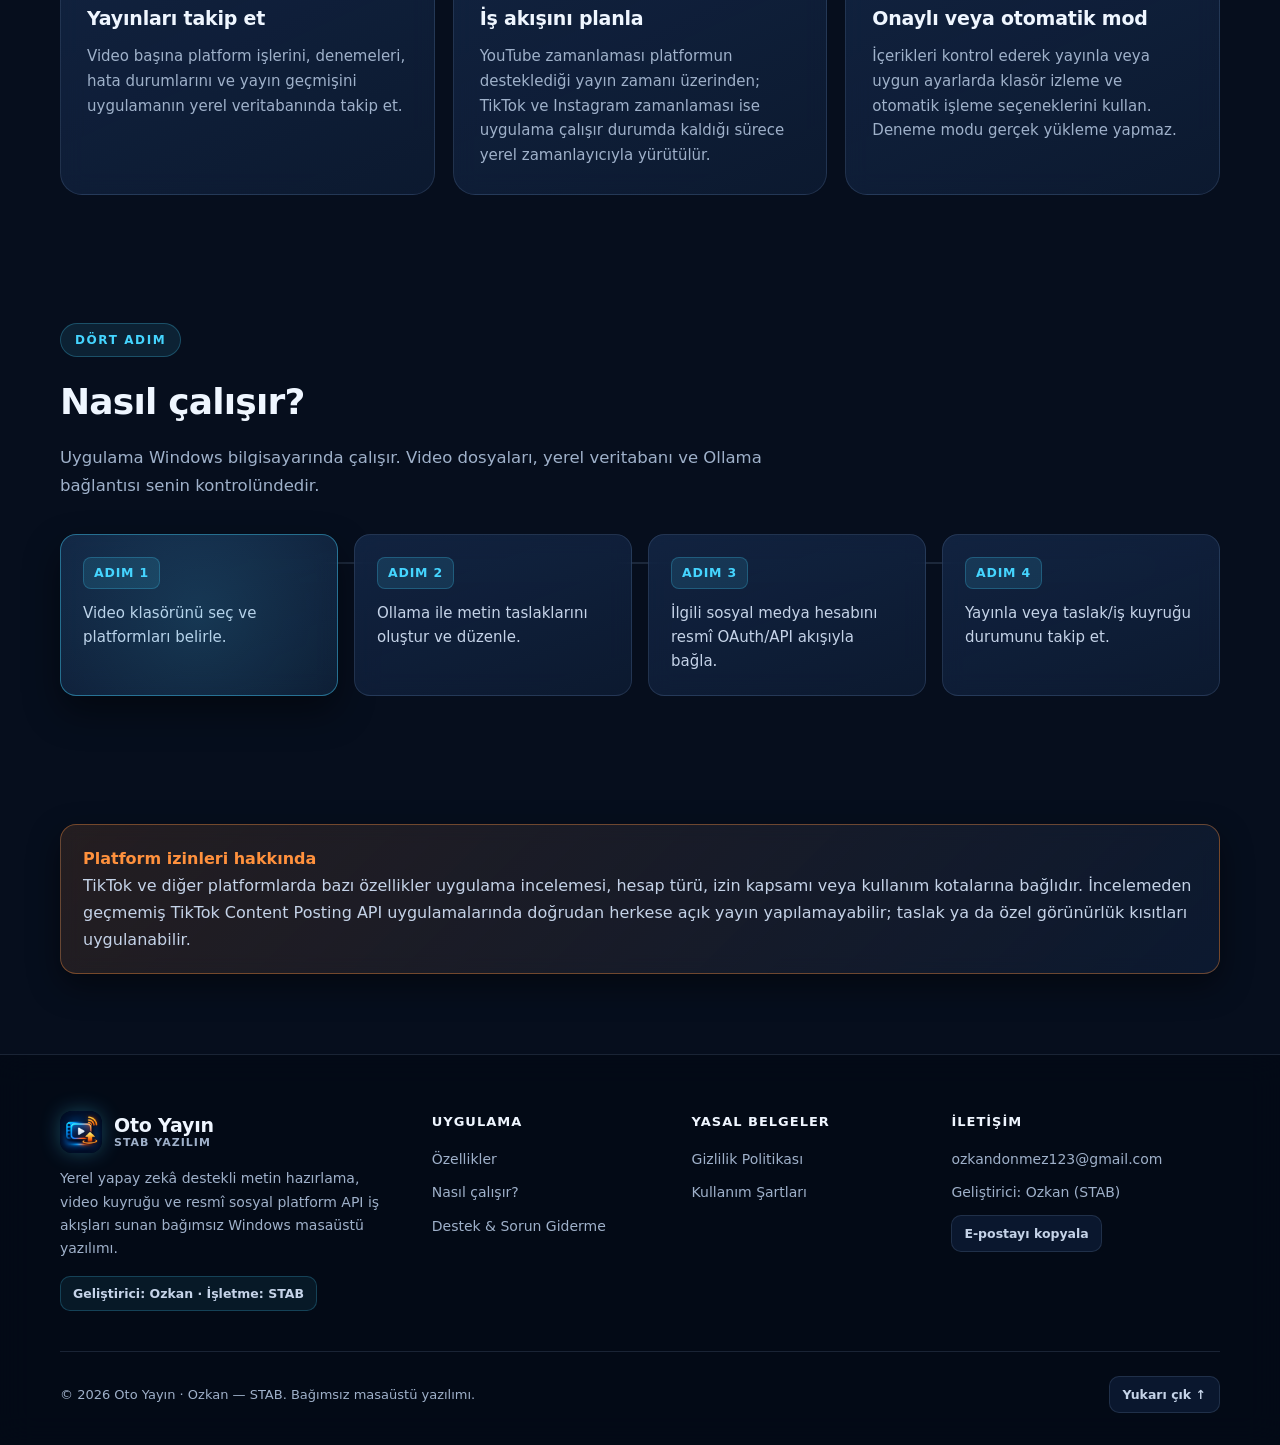
==== commit bde0eeb4: "Otomatik GitHub senkronizasyonu [20.11.2026 16:41]" ====
--- a/index.html
+++ b/index.html
@@ -3,24 +3,83 @@
 <head>
   <meta charset="utf-8">
   <meta name="viewport" content="width=device-width,initial-scale=1">
-  <title>Oto Yayın — Video içeriklerini tek yerden yönet</title>
+  <title>Oto Yayın — Video içeriklerini tek yerden yönet | STAB</title>
   <meta name="description" content="Oto Yayın, yerel yapay zekâ destekli metin hazırlama, video kuyruğu ve sosyal platformlara resmî API entegrasyonları sunan Windows masaüstü uygulamasıdır.">
   <link rel="icon" href="assets/oto-yayin-icon.png">
   <link rel="stylesheet" href="assets/site.css">
   <script src="assets/site.js" defer></script>
 </head>
-<body>
+<body id="ust">
   <header class="top">
     <div class="wrap nav">
       <a class="brand" href="index.html">
-        <img src="assets/oto-yayin-icon.png" alt="Oto Yayın uygulama simgesi">
-        Oto Yayın
+        <span class="brand-icon-wrap">
+          <img src="assets/oto-yayin-icon.png" alt="Oto Yayın uygulama simgesi">
+        </span>
+        <span class="brand-text">
+          <span>Oto Yayın</span>
+          <span class="brand-sub">STAB · Windows Studio</span>
+        </span>
       </a>
-      <nav class="links" aria-label="Ana gezinme">
-        <a href="#ozellikler">Özellikler</a>
+
+      <nav class="nav-center" id="nav-center" aria-label="Ana gezinme">
+        <a href="#ozellikler" class="active">Özellikler</a>
         <a href="#nasil-calisir">Nasıl çalışır?</a>
         <a href="support.html">Destek</a>
+        <a href="privacy.html">Gizlilik</a>
       </nav>
+
+      <div class="nav-actions">
+        <button type="button" class="theme-toggle-btn" id="theme-toggle-btn" aria-label="Tema renk ayarlarını aç">
+          <span class="theme-swatch-dot" aria-hidden="true"></span>
+          <span>Tema</span>
+        </button>
+
+        <a class="nav-cta" href="#nasil-calisir">İş Akışını Gör</a>
+
+        <button type="button" class="mobile-menu-btn" id="mobile-menu-btn" aria-label="Menüyü aç">
+          <svg width="20" height="20" viewBox="0 0 24 24" fill="none" stroke="currentColor" stroke-width="2" stroke-linecap="round"><line x1="3" y1="6" x2="21" y2="6"/><line x1="3" y1="12" x2="21" y2="12"/><line x1="3" y1="18" x2="21" y2="18"/></svg>
+        </button>
+
+        <div class="theme-popover" id="theme-popover" role="dialog" aria-label="Tema ve renk ayarları">
+          <div class="theme-pop-header">
+            <span>Tema & Renk Ayarı</span>
+            <button type="button" class="theme-reset-btn" id="theme-reset-btn">Sıfırla</button>
+          </div>
+
+          <span class="theme-label">Renk Paleti</span>
+          <div class="theme-presets">
+            <button type="button" class="preset-btn active" data-preset="cyber">
+              <span class="preset-dots"><i style="background:#45d5ff"></i><i style="background:#ff913d"></i></span>
+              <span>Siber Turkuaz</span>
+            </button>
+            <button type="button" class="preset-btn" data-preset="emerald">
+              <span class="preset-dots"><i style="background:#10b981"></i><i style="background:#f59e0b"></i></span>
+              <span>Zümrüt Altın</span>
+            </button>
+            <button type="button" class="preset-btn" data-preset="stab">
+              <span class="preset-dots"><i style="background:#a855f7"></i><i style="background:#ec4899"></i></span>
+              <span>STAB Neon</span>
+            </button>
+            <button type="button" class="preset-btn" data-preset="cobalt">
+              <span class="preset-dots"><i style="background:#38bdf8"></i><i style="background:#818cf8"></i></span>
+              <span>Safir Buz</span>
+            </button>
+          </div>
+
+          <span class="theme-label">Arka Plan Modu</span>
+          <div class="theme-modes">
+            <button type="button" class="mode-btn active" data-mode="navy">Lacivert</button>
+            <button type="button" class="mode-btn" data-mode="carbon">Karbon</button>
+            <button type="button" class="mode-btn" data-mode="light">Aydınlık</button>
+          </div>
+
+          <label class="custom-color-row" for="custom-accent-picker">
+            <span>Özel Vurgu Rengi</span>
+            <input type="color" id="custom-accent-picker" value="#45d5ff">
+          </label>
+        </div>
+      </div>
     </div>
   </header>
 
@@ -29,14 +88,26 @@
       <div class="reveal">
         <div class="eyebrow">
           <span class="pulse-dot"></span>
-          Windows masaüstü · İçerik iş akışı
+          Windows masaüstü · STAB İçerik İş Akışı
         </div>
         <h1>Videolarını hazırla.<br><span class="gradient">Yayın akışını yönet.</span></h1>
         <p class="lead">Oto Yayın, video dosyalarını yerel bilgisayarında düzenlemene, Ollama ile platforma uygun başlık ve açıklamalar hazırlamana ve desteklenen sosyal platformların resmî API'leri üzerinden yayın iş akışını yönetmene yardımcı olur.</p>
+
         <div class="actions">
-          <a class="btn" href="#ozellikler">Özellikleri keşfet</a>
+          <a class="btn" href="#ozellikler">
+            <span>Özellikleri keşfet</span>
+            <svg width="17" height="17" viewBox="0 0 24 24" fill="none" stroke="currentColor" stroke-width="2.4" stroke-linecap="round" stroke-linejoin="round"><line x1="5" y1="12" x2="19" y2="12"/><polyline points="12 5 19 12 12 19"/></svg>
+          </a>
           <a class="btn secondary" href="privacy.html">Gizlilik yaklaşımı</a>
         </div>
+
+        <div class="platform-strip" aria-label="Desteklenen teknolojiler ve platformlar">
+          <span class="platform-pill"><span class="dot"></span>Yerel Ollama AI</span>
+          <span class="platform-pill"><span class="dot"></span>YouTube API</span>
+          <span class="platform-pill"><span class="dot orange"></span>TikTok Content API</span>
+          <span class="platform-pill"><span class="dot orange"></span>Instagram Reels</span>
+        </div>
+
         <p class="mini">Oto Yayın bağımsız bir masaüstü yazılımıdır. YouTube, TikTok veya Instagram tarafından geliştirilmemiş ya da onaylanmış değildir.</p>
       </div>
 
@@ -45,18 +116,46 @@
         <div class="signal-ring"></div>
         <div class="signal-ring r2"></div>
 
-        <div class="float-badge b1">
-          <span class="dot-cyan"></span>
-          Ollama · Yerel AI
-        </div>
-
-        <div class="hero-card-3d">
-          <img class="hero-art" src="assets/oto-yayin-icon.png" alt="Oto Yayın video ve yükleme simgesi">
-        </div>
-
-        <div class="float-badge b2">
-          <span class="dot-orange"></span>
-          Resmî API İş Akışı
+        <div class="hero-console">
+          <div class="console-topbar">
+            <div class="console-dots" aria-hidden="true">
+              <span></span><span></span><span></span>
+            </div>
+            <div class="console-title">Oto Yayın · Masaüstü İş Akışı</div>
+          </div>
+
+          <div class="console-hero-row">
+            <img class="hero-art" src="assets/oto-yayin-icon.png" alt="Oto Yayın video ve yükleme simgesi">
+            <div class="console-app-meta">
+              <strong>Oto Yayın Studio</strong>
+              <span>Yerel SQLite &amp; Ollama Bağlantılı</span>
+              <span class="console-status-tag">● localhost:11434 Hazır</span>
+            </div>
+          </div>
+
+          <div class="console-queue">
+            <div class="queue-item">
+              <div class="queue-item-left">
+                <b>01 · Klasör Taraması</b>
+                <small>Medya süresi, çözünürlük ve SHA-256 özeti</small>
+              </div>
+              <span class="queue-badge ready">Yerel</span>
+            </div>
+            <div class="queue-item">
+              <div class="queue-item-left">
+                <b>02 · Ollama Metin Taslağı</b>
+                <small>Başlık, açıklama ve platform etiketleri</small>
+              </div>
+              <span class="queue-badge ready">AI Taslak</span>
+            </div>
+            <div class="queue-item">
+              <div class="queue-item-left">
+                <b>03 · Resmî OAuth / API Kuyruğu</b>
+                <small>YouTube, TikTok &amp; Instagram Reels</small>
+              </div>
+              <span class="queue-badge api">Resmî API</span>
+            </div>
+          </div>
         </div>
       </div>
     </section>
@@ -176,13 +275,53 @@
   </main>
 
   <footer class="footer">
-    <div class="wrap footer-inner">
-      <div>© 2026 Oto Yayın · Bağımsız masaüstü yazılımı</div>
-      <nav class="footer-links" aria-label="Yasal bağlantılar">
-        <a href="privacy.html">Gizlilik Politikası</a>
-        <a href="terms.html">Kullanım Şartları</a>
-        <a href="support.html">Destek</a>
-      </nav>
+    <div class="wrap">
+      <div class="footer-grid">
+        <div class="footer-brand">
+          <a class="brand" href="index.html">
+            <img src="assets/oto-yayin-icon.png" alt="Oto Yayın">
+            <span class="brand-text">
+              <span>Oto Yayın</span>
+              <span class="brand-sub">STAB Yazılım</span>
+            </span>
+          </a>
+          <p>Yerel yapay zekâ destekli metin hazırlama, video kuyruğu ve resmî sosyal platform API iş akışları sunan bağımsız Windows masaüstü yazılımı.</p>
+          <span class="dev-pill">Geliştirici: Ozkan · İşletme: STAB</span>
+        </div>
+
+        <div class="footer-col">
+          <h4>Uygulama</h4>
+          <ul>
+            <li><a href="index.html#ozellikler">Özellikler</a></li>
+            <li><a href="index.html#nasil-calisir">Nasıl çalışır?</a></li>
+            <li><a href="support.html">Destek &amp; Sorun Giderme</a></li>
+          </ul>
+        </div>
+
+        <div class="footer-col">
+          <h4>Yasal Belgeler</h4>
+          <ul>
+            <li><a href="privacy.html">Gizlilik Politikası</a></li>
+            <li><a href="terms.html">Kullanım Şartları</a></li>
+          </ul>
+        </div>
+
+        <div class="footer-col">
+          <h4>İletişim</h4>
+          <ul>
+            <li><a href="mailto:ozkandonmez123@gmail.com">ozkandonmez123@gmail.com</a></li>
+            <li><span>Geliştirici: Ozkan (STAB)</span></li>
+          </ul>
+          <button type="button" class="copy-email-btn" data-copy-email="ozkandonmez123@gmail.com">
+            E-postayı kopyala
+          </button>
+        </div>
+      </div>
+
+      <div class="footer-bottom">
+        <div>© 2026 Oto Yayın · Ozkan — STAB. Bağımsız masaüstü yazılımı.</div>
+        <a class="back-top-btn" href="#ust">Yukarı çık ↑</a>
+      </div>
     </div>
   </footer>
 </body>
--- a/assets/site.css
+++ b/assets/site.css
@@ -1,20 +1,63 @@
 :root {
+  /* Dinamik Tema Vurgu Renkleri (JS ile anlık değişir) */
+  --cyan: #45d5ff;
+  --cyan-rgb: 69, 213, 255;
+  --orange: #ff913d;
+  --orange-rgb: 255, 145, 61;
+
+  /* Varsayılan Tema: Gece Lacivert */
   --bg: #060e1d;
   --bg-deep: #040914;
-  --panel: rgba(14, 29, 54, 0.72);
+  --header-bg: rgba(6, 14, 29, 0.76);
+  --header-scrolled: rgba(5, 11, 23, 0.92);
+  --panel: rgba(14, 29, 54, 0.76);
   --panel-solid: #0f1f3a;
-  --panel2: rgba(20, 40, 72, 0.78);
+  --panel2: rgba(20, 40, 72, 0.82);
+  --footer-bg: rgba(4, 10, 22, 0.86);
   --text: #eff6ff;
+  --text-soft: #c5d3e8;
   --muted: #9fb1ca;
-  --cyan: #45d5ff;
-  --cyan-deep: #1298d8;
-  --orange: #ff913d;
-  --orange-deep: #ff6b1a;
   --line: rgba(160, 198, 245, 0.14);
-  --line-bright: rgba(69, 213, 255, 0.38);
-  --max: 1140px;
+  --grid-line: rgba(145, 185, 235, 0.045);
+  --shadow-heavy: rgba(0, 0, 0, 0.45);
+  --max: 1160px;
   --radius-lg: 22px;
   --radius-md: 16px;
+}
+
+/* Tema Modu: Ultra Karbon (OLED Siyah) */
+[data-mode="carbon"] {
+  --bg: #090a0f;
+  --bg-deep: #050608;
+  --header-bg: rgba(9, 10, 15, 0.78);
+  --header-scrolled: rgba(7, 8, 12, 0.94);
+  --panel: rgba(18, 20, 28, 0.78);
+  --panel-solid: #13151e;
+  --panel2: rgba(26, 29, 40, 0.85);
+  --footer-bg: rgba(6, 7, 10, 0.92);
+  --text: #f4f6fb;
+  --text-soft: #cfd5e2;
+  --muted: #969fb2;
+  --line: rgba(255, 255, 255, 0.1);
+  --grid-line: rgba(255, 255, 255, 0.035);
+}
+
+/* Tema Modu: Aydınlık Stüdyo (Light Mode) */
+[data-mode="light"] {
+  --bg: #f4f7fc;
+  --bg-deep: #eaf0f8;
+  --header-bg: rgba(244, 247, 252, 0.82);
+  --header-scrolled: rgba(255, 255, 255, 0.94);
+  --panel: rgba(255, 255, 255, 0.86);
+  --panel-solid: #ffffff;
+  --panel2: rgba(236, 242, 251, 0.92);
+  --footer-bg: rgba(235, 241, 250, 0.94);
+  --text: #0f172a;
+  --text-soft: #334155;
+  --muted: #52627a;
+  --line: rgba(15, 23, 42, 0.11);
+  --grid-line: rgba(15, 23, 42, 0.045);
+  --shadow-heavy: rgba(15, 23, 42, 0.12);
 }
 
 *,
@@ -36,9 +79,10 @@
   font: 16px/1.7 "Inter", "Segoe UI", system-ui, -apple-system, sans-serif;
   overflow-x: hidden;
   position: relative;
-}
-
-/* Arka Plan Parçacık Canvas & Aurora Katmanları */
+  transition: background-color 0.35s ease, color 0.35s ease;
+}
+
+/* Arka Plan Parçacık Canvas, Aurora & Izgara */
 #bg-canvas {
   position: fixed;
   inset: 0;
@@ -61,26 +105,31 @@
   content: "";
   position: absolute;
   border-radius: 50%;
-  filter: blur(110px);
-  opacity: 0.45;
+  filter: blur(115px);
+  opacity: 0.42;
   animation: auroraFloat 18s ease-in-out infinite alternate;
 }
 
 .bg-aurora::before {
-  width: 560px;
-  height: 560px;
-  top: -140px;
+  width: 580px;
+  height: 580px;
+  top: -160px;
   left: -100px;
-  background: radial-gradient(circle, rgba(24, 152, 224, 0.42), transparent 70%);
+  background: radial-gradient(circle, rgba(var(--cyan-rgb), 0.42), transparent 70%);
 }
 
 .bg-aurora::after {
-  width: 480px;
-  height: 480px;
-  top: 8%;
+  width: 500px;
+  height: 500px;
+  top: 10%;
   right: -120px;
-  background: radial-gradient(circle, rgba(255, 133, 48, 0.28), transparent 70%);
+  background: radial-gradient(circle, rgba(var(--orange-rgb), 0.3), transparent 70%);
   animation-delay: -7s;
+}
+
+[data-mode="light"] .bg-aurora::before,
+[data-mode="light"] .bg-aurora::after {
+  opacity: 0.26;
 }
 
 .bg-grid {
@@ -89,11 +138,11 @@
   z-index: 0;
   pointer-events: none;
   background-image:
-    linear-gradient(to right, rgba(145, 185, 235, 0.045) 1px, transparent 1px),
-    linear-gradient(to bottom, rgba(145, 185, 235, 0.045) 1px, transparent 1px);
+    linear-gradient(to right, var(--grid-line) 1px, transparent 1px),
+    linear-gradient(to bottom, var(--grid-line) 1px, transparent 1px);
   background-size: 48px 48px;
-  mask-image: radial-gradient(ellipse at 50% 25%, #000 35%, transparent 82%);
-  -webkit-mask-image: radial-gradient(ellipse at 50% 25%, #000 35%, transparent 82%);
+  mask-image: radial-gradient(ellipse at 50% 22%, #000 35%, transparent 82%);
+  -webkit-mask-image: radial-gradient(ellipse at 50% 22%, #000 35%, transparent 82%);
 }
 
 /* Üst Kaydırma İlerleme Çubuğu */
@@ -103,9 +152,9 @@
   left: 0;
   height: 3px;
   width: 0%;
-  z-index: 100;
-  background: linear-gradient(90deg, var(--cyan), #7aa8ff, var(--orange));
-  box-shadow: 0 0 12px rgba(69, 213, 255, 0.7);
+  z-index: 120;
+  background: linear-gradient(90deg, var(--cyan), var(--orange));
+  box-shadow: 0 0 12px rgba(var(--cyan-rgb), 0.75);
   transition: width 0.08s linear;
 }
 
@@ -122,8 +171,12 @@
   transition: color 0.2s ease, opacity 0.2s ease;
 }
 
+[data-mode="light"] a {
+  color: #0284c7;
+}
+
 a:hover {
-  color: #8be6ff;
+  opacity: 0.9;
 }
 
 .wrap {
@@ -131,51 +184,55 @@
   margin: auto;
 }
 
-/* Üst Gezinme Çubuğu */
+/* =========================================================
+   GELİŞMİŞ HEADER & TEMA RENK AYARI PANELİ
+   ========================================================= */
 .top {
   border-bottom: 1px solid var(--line);
-  background: rgba(6, 14, 29, 0.72);
+  background: var(--header-bg);
   backdrop-filter: blur(18px);
   -webkit-backdrop-filter: blur(18px);
   position: sticky;
   top: 0;
-  z-index: 50;
+  z-index: 80;
   transition: background 0.3s ease, border-color 0.3s ease, box-shadow 0.3s ease;
 }
 
 .top.scrolled {
-  background: rgba(5, 12, 25, 0.9);
-  border-bottom-color: rgba(69, 213, 255, 0.22);
-  box-shadow: 0 12px 32px rgba(0, 0, 0, 0.35);
+  background: var(--header-scrolled);
+  border-bottom-color: rgba(var(--cyan-rgb), 0.28);
+  box-shadow: 0 12px 34px var(--shadow-heavy);
 }
 
 .nav {
-  height: 76px;
+  height: 78px;
   display: flex;
   align-items: center;
   justify-content: space-between;
-  gap: 24px;
+  gap: 20px;
 }
 
 .brand {
   display: flex;
   align-items: center;
   gap: 12px;
-  color: var(--text);
+  color: var(--text) !important;
   font-weight: 800;
   font-size: 19px;
-  letter-spacing: 0.2px;
-}
-
-.brand:hover {
-  color: var(--text);
+  letter-spacing: -0.2px;
+}
+
+.brand-icon-wrap {
+  position: relative;
+  display: grid;
+  place-items: center;
 }
 
 .brand img {
   width: 42px;
   height: 42px;
   border-radius: 12px;
-  box-shadow: 0 0 18px rgba(69, 213, 255, 0.25);
+  box-shadow: 0 0 20px rgba(var(--cyan-rgb), 0.3);
   transition: transform 0.35s cubic-bezier(0.22, 1, 0.36, 1);
 }
 
@@ -183,34 +240,291 @@
   transform: rotate(-4deg) scale(1.06);
 }
 
-.links {
-  display: flex;
+.brand-text {
+  display: flex;
+  flex-direction: column;
+  line-height: 1.15;
+}
+
+.brand-sub {
+  font-size: 11px;
+  font-weight: 700;
+  letter-spacing: 1px;
+  text-transform: uppercase;
+  color: var(--muted);
+}
+
+.nav-center {
+  display: flex;
+  align-items: center;
+  gap: 6px;
+  padding: 5px;
+  border-radius: 14px;
+  background: rgba(var(--cyan-rgb), 0.04);
+  border: 1px solid var(--line);
+}
+
+.nav-center a {
+  color: var(--text-soft);
+  font-size: 14px;
+  font-weight: 600;
+  padding: 7px 14px;
+  border-radius: 10px;
+  transition: color 0.2s ease, background 0.2s ease, box-shadow 0.2s ease;
+}
+
+.nav-center a:hover,
+.nav-center a.active {
+  color: var(--text);
+  background: rgba(var(--cyan-rgb), 0.14);
+  box-shadow: inset 0 0 0 1px rgba(var(--cyan-rgb), 0.24);
+}
+
+.nav-actions {
+  display: flex;
+  align-items: center;
+  gap: 10px;
+  position: relative;
+}
+
+.theme-toggle-btn {
+  display: inline-flex;
   align-items: center;
   gap: 8px;
-  flex-wrap: wrap;
-}
-
-.links a {
-  color: #c5d3e8;
-  font-size: 14px;
-  font-weight: 500;
-  padding: 8px 14px;
+  padding: 9px 14px;
+  border-radius: 12px;
+  background: var(--panel);
+  border: 1px solid var(--line);
+  color: var(--text);
+  font: inherit;
+  font-size: 13.5px;
+  font-weight: 600;
+  cursor: pointer;
+  transition: border-color 0.25s ease, transform 0.2s ease, box-shadow 0.25s ease;
+}
+
+.theme-toggle-btn:hover {
+  border-color: rgba(var(--cyan-rgb), 0.45);
+  box-shadow: 0 6px 20px rgba(var(--cyan-rgb), 0.16);
+  transform: translateY(-1px);
+}
+
+.theme-swatch-dot {
+  width: 12px;
+  height: 12px;
+  border-radius: 50%;
+  background: linear-gradient(135deg, var(--cyan), var(--orange));
+  box-shadow: 0 0 8px rgba(var(--cyan-rgb), 0.7);
+}
+
+.nav-cta {
+  display: inline-flex;
+  align-items: center;
+  gap: 7px;
+  padding: 9px 16px;
+  border-radius: 12px;
+  background: linear-gradient(115deg, var(--cyan), rgba(var(--cyan-rgb), 0.78));
+  color: #04101f !important;
+  font-size: 13.5px;
+  font-weight: 800;
+  box-shadow: 0 6px 20px rgba(var(--cyan-rgb), 0.28);
+  transition: transform 0.2s ease, box-shadow 0.2s ease;
+}
+
+.nav-cta:hover {
+  transform: translateY(-1px);
+  box-shadow: 0 10px 26px rgba(var(--cyan-rgb), 0.42);
+}
+
+.mobile-menu-btn {
+  display: none;
+  width: 40px;
+  height: 40px;
+  border-radius: 11px;
+  background: var(--panel);
+  border: 1px solid var(--line);
+  color: var(--text);
+  place-items: center;
+  cursor: pointer;
+}
+
+/* Açılır Tema Özelleştirici Paneli */
+.theme-popover {
+  position: absolute;
+  top: calc(100% + 12px);
+  right: 0;
+  width: 300px;
+  padding: 18px;
+  border-radius: 18px;
+  background: var(--panel-solid);
+  border: 1px solid rgba(var(--cyan-rgb), 0.3);
+  box-shadow: 0 24px 60px var(--shadow-heavy);
+  backdrop-filter: blur(20px);
+  opacity: 0;
+  visibility: hidden;
+  transform: translateY(-8px) scale(0.98);
+  transition: opacity 0.22s ease, transform 0.22s ease, visibility 0.22s ease;
+  z-index: 100;
+}
+
+.theme-popover.open {
+  opacity: 1;
+  visibility: visible;
+  transform: translateY(0) scale(1);
+}
+
+.theme-pop-header {
+  display: flex;
+  align-items: center;
+  justify-content: space-between;
+  margin-bottom: 14px;
+  padding-bottom: 10px;
+  border-bottom: 1px solid var(--line);
+}
+
+.theme-pop-header span {
+  font-size: 13px;
+  font-weight: 800;
+  letter-spacing: 0.4px;
+  color: var(--text);
+}
+
+.theme-reset-btn {
+  background: none;
+  border: none;
+  color: var(--cyan);
+  font-size: 12px;
+  font-weight: 700;
+  cursor: pointer;
+  padding: 2px 6px;
+  border-radius: 6px;
+}
+
+.theme-reset-btn:hover {
+  background: rgba(var(--cyan-rgb), 0.12);
+}
+
+.theme-label {
+  display: block;
+  font-size: 11.5px;
+  font-weight: 700;
+  text-transform: uppercase;
+  letter-spacing: 1px;
+  color: var(--muted);
+  margin-bottom: 8px;
+}
+
+.theme-presets {
+  display: grid;
+  grid-template-columns: repeat(2, 1fr);
+  gap: 8px;
+  margin-bottom: 16px;
+}
+
+.preset-btn {
+  display: flex;
+  align-items: center;
+  gap: 8px;
+  padding: 8px 10px;
+  border-radius: 11px;
+  background: rgba(var(--cyan-rgb), 0.05);
+  border: 1px solid var(--line);
+  color: var(--text-soft);
+  font: inherit;
+  font-size: 12px;
+  font-weight: 600;
+  cursor: pointer;
+  text-align: left;
+  transition: border-color 0.2s ease, background 0.2s ease;
+}
+
+.preset-btn:hover,
+.preset-btn.active {
+  border-color: var(--cyan);
+  background: rgba(var(--cyan-rgb), 0.14);
+  color: var(--text);
+}
+
+.preset-dots {
+  display: inline-flex;
+  align-items: center;
+  flex-shrink: 0;
+}
+
+.preset-dots i {
+  display: block;
+  width: 11px;
+  height: 11px;
+  border-radius: 50%;
+}
+
+.preset-dots i + i {
+  margin-left: -4px;
+  border: 1.5px solid var(--panel-solid);
+}
+
+.theme-modes {
+  display: grid;
+  grid-template-columns: repeat(3, 1fr);
+  gap: 6px;
+  margin-bottom: 16px;
+}
+
+.mode-btn {
+  padding: 7px 6px;
   border-radius: 10px;
-  transition: color 0.2s ease, background 0.2s ease;
-}
-
-.links a:hover,
-.links a.active {
-  color: #ffffff;
-  background: rgba(69, 213, 255, 0.1);
-}
-
-/* Hero Alanı */
+  background: rgba(var(--cyan-rgb), 0.05);
+  border: 1px solid var(--line);
+  color: var(--text-soft);
+  font: inherit;
+  font-size: 11.5px;
+  font-weight: 600;
+  cursor: pointer;
+  transition: all 0.2s ease;
+}
+
+.mode-btn:hover,
+.mode-btn.active {
+  border-color: var(--cyan);
+  background: rgba(var(--cyan-rgb), 0.16);
+  color: var(--text);
+}
+
+.custom-color-row {
+  display: flex;
+  align-items: center;
+  justify-content: space-between;
+  gap: 10px;
+  padding: 8px 10px;
+  border-radius: 11px;
+  background: rgba(var(--cyan-rgb), 0.05);
+  border: 1px solid var(--line);
+}
+
+.custom-color-row span {
+  font-size: 12px;
+  font-weight: 600;
+  color: var(--text-soft);
+}
+
+.custom-color-row input[type="color"] {
+  width: 34px;
+  height: 26px;
+  border: none;
+  border-radius: 7px;
+  background: transparent;
+  cursor: pointer;
+  padding: 0;
+}
+
+/* =========================================================
+   GELİŞMİŞ HERO ALANI & 3D UYGULAMA KONSOLU
+   ========================================================= */
 .hero {
-  padding: 84px 0 72px;
+  padding: 76px 0 68px;
   display: grid;
-  grid-template-columns: 1.18fr 0.82fr;
-  gap: 52px;
+  grid-template-columns: 1.12fr 0.88fr;
+  gap: 48px;
   align-items: center;
 }
 
@@ -221,12 +535,16 @@
   color: var(--cyan);
   font-size: 12px;
   font-weight: 800;
-  letter-spacing: 1.8px;
+  letter-spacing: 1.6px;
   text-transform: uppercase;
   padding: 6px 14px;
   border-radius: 999px;
-  background: rgba(69, 213, 255, 0.08);
-  border: 1px solid rgba(69, 213, 255, 0.22);
+  background: rgba(var(--cyan-rgb), 0.1);
+  border: 1px solid rgba(var(--cyan-rgb), 0.26);
+}
+
+[data-mode="light"] .eyebrow {
+  color: #0369a1;
 }
 
 .eyebrow .pulse-dot {
@@ -239,14 +557,14 @@
 }
 
 .hero h1 {
-  font-size: clamp(38px, 5.6vw, 66px);
+  font-size: clamp(38px, 5.4vw, 64px);
   line-height: 1.05;
   letter-spacing: -2px;
   margin: 18px 0 22px;
 }
 
 .gradient {
-  background: linear-gradient(100deg, #54dfff 0%, #9ab8ff 42%, #ff9d4d 78%, #54dfff 100%);
+  background: linear-gradient(100deg, var(--cyan) 0%, #9ab8ff 44%, var(--orange) 78%, var(--cyan) 100%);
   background-size: 220% auto;
   -webkit-background-clip: text;
   background-clip: text;
@@ -255,10 +573,10 @@
 }
 
 .lead {
-  color: #c4d2e6;
-  font-size: 18.5px;
+  color: var(--text-soft);
+  font-size: 18px;
   line-height: 1.72;
-  max-width: 650px;
+  max-width: 640px;
   margin: 0;
 }
 
@@ -266,10 +584,9 @@
   display: flex;
   gap: 14px;
   flex-wrap: wrap;
-  margin-top: 30px;
-}
-
-/* Butonlar */
+  margin-top: 28px;
+}
+
 .btn {
   position: relative;
   display: inline-flex;
@@ -277,12 +594,12 @@
   gap: 9px;
   padding: 13px 22px;
   border-radius: 13px;
-  background: linear-gradient(115deg, #13a4dc, #256ec4);
-  color: #ffffff;
-  font-weight: 700;
+  background: linear-gradient(115deg, var(--cyan), rgba(var(--cyan-rgb), 0.78));
+  color: #04101f !important;
+  font-weight: 800;
   font-size: 15px;
-  border: 1px solid rgba(125, 224, 255, 0.35);
-  box-shadow: 0 10px 28px rgba(0, 145, 220, 0.28);
+  border: 1px solid rgba(255, 255, 255, 0.28);
+  box-shadow: 0 10px 28px rgba(var(--cyan-rgb), 0.28);
   overflow: hidden;
   transition: transform 0.25s cubic-bezier(0.22, 1, 0.36, 1), box-shadow 0.25s ease;
 }
@@ -294,15 +611,14 @@
   left: -120%;
   width: 80%;
   height: 100%;
-  background: linear-gradient(90deg, transparent, rgba(255, 255, 255, 0.28), transparent);
+  background: linear-gradient(90deg, transparent, rgba(255, 255, 255, 0.4), transparent);
   transform: skewX(-20deg);
   transition: left 0.65s ease;
 }
 
 .btn:hover {
-  color: #ffffff;
   transform: translateY(-2px);
-  box-shadow: 0 16px 36px rgba(19, 164, 220, 0.42);
+  box-shadow: 0 16px 36px rgba(var(--cyan-rgb), 0.42);
 }
 
 .btn:hover::after {
@@ -310,135 +626,256 @@
 }
 
 .btn.secondary {
-  background: rgba(18, 36, 66, 0.75);
+  background: var(--panel2);
+  color: var(--text) !important;
   border: 1px solid var(--line);
-  box-shadow: 0 8px 24px rgba(0, 0, 0, 0.2);
+  box-shadow: 0 8px 24px var(--shadow-heavy);
   backdrop-filter: blur(10px);
 }
 
 .btn.secondary:hover {
-  border-color: rgba(69, 213, 255, 0.35);
-  background: rgba(24, 47, 84, 0.85);
-  box-shadow: 0 12px 28px rgba(0, 0, 0, 0.32);
+  border-color: rgba(var(--cyan-rgb), 0.4);
+  box-shadow: 0 12px 28px var(--shadow-heavy);
+}
+
+/* Desteklenen Platform Şeridi */
+.platform-strip {
+  display: flex;
+  align-items: center;
+  gap: 10px;
+  flex-wrap: wrap;
+  margin-top: 26px;
+}
+
+.platform-pill {
+  display: inline-flex;
+  align-items: center;
+  gap: 7px;
+  padding: 6px 12px;
+  border-radius: 10px;
+  background: var(--panel);
+  border: 1px solid var(--line);
+  font-size: 12.5px;
+  font-weight: 600;
+  color: var(--text-soft);
+}
+
+.platform-pill .dot {
+  width: 6px;
+  height: 6px;
+  border-radius: 50%;
+  background: var(--cyan);
+}
+
+.platform-pill .dot.orange {
+  background: var(--orange);
 }
 
 .mini {
-  font-size: 13px;
+  font-size: 12.5px;
   color: var(--muted);
-  margin-top: 18px;
+  margin-top: 16px;
   max-width: 580px;
 }
 
-/* Hero 3D Sahne & Yayın Dalgası Halkaları */
+/* Hero Sağ Sahne: 3D Masaüstü İş Akışı Konsolu */
 .hero-stage {
   position: relative;
   display: flex;
   align-items: center;
   justify-content: center;
-  padding: 28px;
-  perspective: 1000px;
+  padding: 16px;
+  perspective: 1100px;
 }
 
 .hero-orb-glow {
+  position: absolute;
+  width: 340px;
+  height: 340px;
+  border-radius: 50%;
+  background: radial-gradient(
+    circle,
+    rgba(var(--cyan-rgb), 0.28) 0%,
+    rgba(var(--orange-rgb), 0.18) 52%,
+    transparent 74%
+  );
+  filter: blur(32px);
+  z-index: 0;
+  animation: floatSlow 6s ease-in-out infinite;
+}
+
+.signal-ring {
   position: absolute;
   width: 320px;
   height: 320px;
   border-radius: 50%;
-  background: radial-gradient(circle, rgba(69, 213, 255, 0.28) 0%, rgba(255, 145, 61, 0.16) 52%, transparent 74%);
-  filter: blur(28px);
-  z-index: 0;
-  animation: floatSlow 6s ease-in-out infinite;
-}
-
-.signal-ring {
-  position: absolute;
-  width: 300px;
-  height: 300px;
-  border-radius: 50%;
-  border: 1px solid rgba(69, 213, 255, 0.22);
+  border: 1px solid rgba(var(--cyan-rgb), 0.22);
   pointer-events: none;
-  animation: pulseRing 4.5s cubic-bezier(0.16, 1, 0.3, 1) infinite;
+  animation: pulseRing 4.8s cubic-bezier(0.16, 1, 0.3, 1) infinite;
 }
 
 .signal-ring.r2 {
-  border-color: rgba(255, 145, 61, 0.22);
-  animation-delay: 2.25s;
-}
-
-.hero-card-3d {
+  border-color: rgba(var(--orange-rgb), 0.22);
+  animation-delay: 2.4s;
+}
+
+.hero-console {
   position: relative;
   z-index: 2;
-  padding: 16px;
-  border-radius: 36px;
-  background: linear-gradient(145deg, rgba(22, 44, 78, 0.72), rgba(9, 21, 41, 0.88));
-  border: 1px solid rgba(130, 210, 255, 0.26);
+  width: 100%;
+  max-width: 440px;
+  border-radius: 26px;
+  background: linear-gradient(155deg, var(--panel2), var(--panel));
+  border: 1px solid rgba(var(--cyan-rgb), 0.28);
   box-shadow:
-    0 30px 80px rgba(0, 0, 0, 0.55),
-    inset 0 1px 0 rgba(255, 255, 255, 0.14);
-  backdrop-filter: blur(16px);
+    0 32px 80px var(--shadow-heavy),
+    inset 0 1px 0 rgba(255, 255, 255, 0.12);
+  backdrop-filter: blur(18px);
+  padding: 20px;
   transform-style: preserve-3d;
   transition: transform 0.18s ease-out, box-shadow 0.3s ease;
-  animation: floatSlow 6s ease-in-out infinite;
+  animation: floatSlow 6.5s ease-in-out infinite;
+}
+
+.console-topbar {
+  display: flex;
+  align-items: center;
+  justify-content: space-between;
+  padding-bottom: 14px;
+  margin-bottom: 16px;
+  border-bottom: 1px solid var(--line);
+}
+
+.console-dots {
+  display: flex;
+  gap: 6px;
+}
+
+.console-dots span {
+  width: 10px;
+  height: 10px;
+  border-radius: 50%;
+  background: rgba(var(--cyan-rgb), 0.35);
+}
+
+.console-dots span:first-child {
+  background: var(--orange);
+}
+
+.console-dots span:nth-child(2) {
+  background: var(--cyan);
+}
+
+.console-title {
+  font-size: 12px;
+  font-weight: 700;
+  color: var(--muted);
+  letter-spacing: 0.4px;
+}
+
+.console-hero-row {
+  display: flex;
+  align-items: center;
+  gap: 16px;
+  padding: 14px;
+  border-radius: 18px;
+  background: rgba(var(--cyan-rgb), 0.06);
+  border: 1px solid rgba(var(--cyan-rgb), 0.18);
+  margin-bottom: 14px;
 }
 
 .hero-art {
+  width: 78px;
+  height: 78px;
+  border-radius: 20px;
+  flex-shrink: 0;
+  box-shadow: 0 12px 28px rgba(0, 0, 0, 0.35);
+}
+
+.console-app-meta strong {
   display: block;
-  width: min(100%, 330px);
-  border-radius: 26px;
-  box-shadow: 0 16px 40px rgba(0, 0, 0, 0.45);
-  transform: translateZ(24px);
-}
-
-/* Hero Yüzen Rozetler */
-.float-badge {
-  position: absolute;
-  z-index: 3;
+  font-size: 16px;
+  color: var(--text);
+}
+
+.console-app-meta span {
+  display: block;
+  font-size: 12.5px;
+  color: var(--muted);
+  margin-top: 2px;
+}
+
+.console-status-tag {
   display: inline-flex;
   align-items: center;
-  gap: 8px;
-  padding: 9px 14px;
+  gap: 6px;
+  margin-top: 8px;
+  padding: 3px 9px;
+  border-radius: 999px;
+  font-size: 11px;
+  font-weight: 700;
+  color: var(--cyan);
+  background: rgba(var(--cyan-rgb), 0.12);
+  border: 1px solid rgba(var(--cyan-rgb), 0.25);
+}
+
+.console-queue {
+  display: grid;
+  gap: 10px;
+}
+
+.queue-item {
+  display: flex;
+  align-items: center;
+  justify-content: space-between;
+  gap: 12px;
+  padding: 11px 14px;
   border-radius: 14px;
-  background: rgba(11, 24, 46, 0.86);
-  border: 1px solid rgba(145, 198, 255, 0.24);
-  backdrop-filter: blur(14px);
-  font-size: 12.5px;
-  font-weight: 700;
-  color: #eaf4ff;
-  box-shadow: 0 14px 32px rgba(0, 0, 0, 0.4);
+  background: rgba(var(--cyan-rgb), 0.04);
+  border: 1px solid var(--line);
+  font-size: 13px;
+}
+
+.queue-item-left {
+  display: flex;
+  flex-direction: column;
+}
+
+.queue-item-left b {
+  color: var(--text);
+  font-size: 13px;
+}
+
+.queue-item-left small {
+  color: var(--muted);
+  font-size: 11.5px;
+}
+
+.queue-badge {
+  padding: 4px 10px;
+  border-radius: 8px;
+  font-size: 11px;
+  font-weight: 800;
   white-space: nowrap;
 }
 
-.float-badge .dot-cyan {
-  width: 8px;
-  height: 8px;
-  border-radius: 50%;
-  background: var(--cyan);
-  box-shadow: 0 0 8px var(--cyan);
-}
-
-.float-badge .dot-orange {
-  width: 8px;
-  height: 8px;
-  border-radius: 50%;
-  background: var(--orange);
-  box-shadow: 0 0 8px var(--orange);
-}
-
-.float-badge.b1 {
-  top: 16px;
-  left: -8px;
-  animation: floatBadge 5.2s ease-in-out infinite;
-}
-
-.float-badge.b2 {
-  bottom: 22px;
-  right: -10px;
-  animation: floatBadge 6.1s ease-in-out infinite reverse;
-}
-
-/* Bölümler */
+.queue-badge.ready {
+  color: var(--cyan);
+  background: rgba(var(--cyan-rgb), 0.14);
+  border: 1px solid rgba(var(--cyan-rgb), 0.28);
+}
+
+.queue-badge.api {
+  color: var(--orange);
+  background: rgba(var(--orange-rgb), 0.14);
+  border: 1px solid rgba(var(--orange-rgb), 0.28);
+}
+
+/* =========================================================
+   BÖLÜMLER, KARTLAR VE ADIMLAR
+   ========================================================= */
 .section {
-  padding: 46px 0 82px;
+  padding: 48px 0 80px;
 }
 
 .section h2 {
@@ -454,7 +891,6 @@
   font-size: 16.5px;
 }
 
-/* İmleç Takipli Spotlight Özellik Kartları */
 .grid {
   display: grid;
   grid-template-columns: repeat(3, 1fr);
@@ -465,7 +901,7 @@
   --mouse-x: 50%;
   --mouse-y: 50%;
   position: relative;
-  background: linear-gradient(155deg, rgba(19, 38, 68, 0.82), rgba(10, 23, 44, 0.9));
+  background: linear-gradient(155deg, var(--panel2), var(--panel));
   border: 1px solid var(--line);
   border-radius: var(--radius-lg);
   padding: 26px;
@@ -480,8 +916,8 @@
   inset: 0;
   background: radial-gradient(
     420px circle at var(--mouse-x) var(--mouse-y),
-    rgba(69, 213, 255, 0.14),
-    rgba(255, 145, 61, 0.06) 45%,
+    rgba(var(--cyan-rgb), 0.15),
+    rgba(var(--orange-rgb), 0.06) 45%,
     transparent 75%
   );
   opacity: 0;
@@ -491,8 +927,8 @@
 
 .card:hover {
   transform: translateY(-5px);
-  border-color: rgba(69, 213, 255, 0.34);
-  box-shadow: 0 20px 44px rgba(0, 0, 0, 0.36);
+  border-color: rgba(var(--cyan-rgb), 0.4);
+  box-shadow: 0 20px 44px var(--shadow-heavy);
 }
 
 .card:hover::before {
@@ -520,16 +956,16 @@
   border-radius: 11px;
   display: grid;
   place-items: center;
-  background: rgba(69, 213, 255, 0.1);
-  border: 1px solid rgba(69, 213, 255, 0.22);
+  background: rgba(var(--cyan-rgb), 0.1);
+  border: 1px solid rgba(var(--cyan-rgb), 0.24);
   color: var(--cyan);
   transition: transform 0.3s ease, background 0.3s ease, color 0.3s ease;
 }
 
 .card:hover .card-icon {
   transform: scale(1.08);
-  background: rgba(255, 145, 61, 0.14);
-  border-color: rgba(255, 145, 61, 0.35);
+  background: rgba(var(--orange-rgb), 0.14);
+  border-color: rgba(var(--orange-rgb), 0.35);
   color: var(--orange);
 }
 
@@ -557,7 +993,7 @@
   left: 6%;
   right: 6%;
   height: 2px;
-  background: rgba(160, 198, 245, 0.14);
+  background: var(--line);
   overflow: hidden;
   z-index: 0;
 }
@@ -587,7 +1023,7 @@
   position: relative;
   padding: 22px;
   border-radius: var(--radius-md);
-  background: linear-gradient(160deg, rgba(17, 34, 62, 0.88), rgba(10, 22, 42, 0.92));
+  background: linear-gradient(160deg, var(--panel2), var(--panel));
   border: 1px solid var(--line);
   backdrop-filter: blur(12px);
   overflow: hidden;
@@ -600,7 +1036,7 @@
   inset: 0;
   background: radial-gradient(
     280px circle at var(--mouse-x) var(--mouse-y),
-    rgba(69, 213, 255, 0.14),
+    rgba(var(--cyan-rgb), 0.14),
     transparent 70%
   );
   opacity: 0;
@@ -611,8 +1047,8 @@
 .step:hover,
 .step.is-active {
   transform: translateY(-4px);
-  border-color: rgba(69, 213, 255, 0.42);
-  box-shadow: 0 16px 36px rgba(0, 0, 0, 0.32);
+  border-color: rgba(var(--cyan-rgb), 0.45);
+  box-shadow: 0 16px 36px var(--shadow-heavy);
 }
 
 .step:hover::before,
@@ -629,14 +1065,18 @@
   letter-spacing: 0.8px;
   padding: 4px 10px;
   border-radius: 8px;
-  background: rgba(69, 213, 255, 0.1);
-  border: 1px solid rgba(69, 213, 255, 0.2);
+  background: rgba(var(--cyan-rgb), 0.12);
+  border: 1px solid rgba(var(--cyan-rgb), 0.24);
   margin-bottom: 12px;
+}
+
+[data-mode="light"] .step b {
+  color: #0369a1;
 }
 
 .step p {
   margin: 0;
-  color: #d6e2f2;
+  color: var(--text-soft);
   font-size: 15px;
   line-height: 1.6;
 }
@@ -644,64 +1084,153 @@
 /* Uyarı / Bilgi Kutuları */
 .notice {
   position: relative;
-  border: 1px solid rgba(255, 155, 75, 0.34);
-  background: linear-gradient(135deg, rgba(255, 145, 61, 0.11), rgba(20, 32, 54, 0.72));
+  border: 1px solid rgba(var(--orange-rgb), 0.38);
+  background: linear-gradient(135deg, rgba(var(--orange-rgb), 0.12), var(--panel));
   border-radius: var(--radius-md);
   padding: 20px 22px;
-  color: #f5dbc2;
+  color: var(--text-soft);
   backdrop-filter: blur(10px);
-  box-shadow: 0 12px 32px rgba(0, 0, 0, 0.2);
+  box-shadow: 0 12px 32px var(--shadow-heavy);
 }
 
 .notice strong {
-  color: #ffbe82;
-}
-
-/* Alt Bilgi (Footer) */
+  color: var(--orange);
+}
+
+/* =========================================================
+   GELİŞMİŞ ÇOK SÜTUNLU FOOTER
+   ========================================================= */
 .footer {
   border-top: 1px solid var(--line);
-  background: rgba(4, 10, 22, 0.75);
-  backdrop-filter: blur(12px);
-  padding: 30px 0 40px;
+  background: var(--footer-bg);
+  backdrop-filter: blur(16px);
+  padding: 56px 0 32px;
   color: var(--muted);
   font-size: 14px;
 }
 
-.footer-inner {
+.footer-grid {
+  display: grid;
+  grid-template-columns: 1.5fr 1fr 1fr 1.2fr;
+  gap: 36px;
+  padding-bottom: 40px;
+  border-bottom: 1px solid var(--line);
+}
+
+.footer-brand p {
+  margin: 14px 0 16px;
+  color: var(--muted);
+  line-height: 1.65;
+  max-width: 340px;
+}
+
+.dev-pill {
+  display: inline-flex;
+  align-items: center;
+  gap: 8px;
+  padding: 6px 12px;
+  border-radius: 10px;
+  background: rgba(var(--cyan-rgb), 0.08);
+  border: 1px solid rgba(var(--cyan-rgb), 0.22);
+  color: var(--text-soft);
+  font-size: 12.5px;
+  font-weight: 700;
+}
+
+.footer-col h4 {
+  margin: 0 0 14px;
+  font-size: 13px;
+  font-weight: 800;
+  text-transform: uppercase;
+  letter-spacing: 1px;
+  color: var(--text);
+}
+
+.footer-col ul {
+  list-style: none;
+  margin: 0;
+  padding: 0;
+  display: grid;
+  gap: 10px;
+}
+
+.footer-col a {
+  color: var(--muted);
+  font-weight: 500;
+  transition: color 0.2s ease, transform 0.2s ease;
+  display: inline-block;
+}
+
+.footer-col a:hover {
+  color: var(--cyan);
+  transform: translateX(3px);
+}
+
+.copy-email-btn {
+  margin-top: 10px;
+  display: inline-flex;
+  align-items: center;
+  gap: 7px;
+  padding: 7px 12px;
+  border-radius: 10px;
+  background: var(--panel);
+  border: 1px solid var(--line);
+  color: var(--text-soft);
+  font: inherit;
+  font-size: 12.5px;
+  font-weight: 600;
+  cursor: pointer;
+  transition: border-color 0.2s ease, color 0.2s ease;
+}
+
+.copy-email-btn:hover {
+  border-color: var(--cyan);
+  color: var(--cyan);
+}
+
+.footer-bottom {
+  padding-top: 24px;
   display: flex;
   justify-content: space-between;
   align-items: center;
-  gap: 20px;
+  gap: 16px;
   flex-wrap: wrap;
-}
-
-.footer-links {
-  display: flex;
-  gap: 20px;
-  flex-wrap: wrap;
-}
-
-.footer-links a {
-  color: var(--muted);
-}
-
-.footer-links a:hover {
-  color: var(--cyan);
-}
-
-/* Yasal & Destek Doküman Sayfaları (.doc) */
+  font-size: 13px;
+}
+
+.back-top-btn {
+  display: inline-flex;
+  align-items: center;
+  gap: 6px;
+  padding: 7px 13px;
+  border-radius: 10px;
+  background: var(--panel);
+  border: 1px solid var(--line);
+  color: var(--text-soft) !important;
+  font-size: 12.5px;
+  font-weight: 600;
+}
+
+.back-top-btn:hover {
+  border-color: var(--cyan);
+  color: var(--cyan) !important;
+}
+
+/* =========================================================
+   YASAL & DESTEK DOKÜMAN SAYFALARI (.doc)
+   ========================================================= */
 .doc {
-  max-width: 880px;
+  max-width: 900px;
   padding: 58px 0 84px;
 }
 
 .doc-card {
-  background: linear-gradient(165deg, rgba(16, 33, 60, 0.78), rgba(9, 20, 39, 0.88));
+  background: linear-gradient(165deg, var(--panel2), var(--panel));
   border: 1px solid var(--line);
   border-radius: var(--radius-lg);
-  padding: 40px 42px;
+  padding: 42px 44px;
   backdrop-filter: blur(14px);
-  box-shadow: 0 24px 60px rgba(0, 0, 0, 0.35);
+  box-shadow: 0 24px 60px var(--shadow-heavy);
 }
 
 .doc h1 {
@@ -713,15 +1242,15 @@
 
 .doc h2 {
   font-size: 21px;
-  color: #f2f7ff;
+  color: var(--text);
   margin: 34px 0 10px;
   padding-top: 18px;
-  border-top: 1px solid rgba(160, 198, 245, 0.1);
+  border-top: 1px solid var(--line);
 }
 
 .doc p,
 .doc li {
-  color: #c5d3e6;
+  color: var(--text-soft);
   line-height: 1.75;
 }
 
@@ -741,29 +1270,23 @@
 }
 
 .doc code {
-  background: rgba(69, 213, 255, 0.12);
-  color: #8ee7ff;
+  background: rgba(var(--cyan-rgb), 0.14);
+  color: var(--cyan);
   padding: 2px 7px;
   border-radius: 6px;
   font-size: 0.92em;
-  border: 1px solid rgba(69, 213, 255, 0.2);
-}
-
-.placeholder {
-  display: inline-block;
-  color: #ffd38c;
-  background: rgba(255, 166, 61, 0.14);
-  border: 1px dashed rgba(255, 180, 84, 0.5);
-  padding: 1px 8px;
-  border-radius: 6px;
-  font-weight: 700;
+  border: 1px solid rgba(var(--cyan-rgb), 0.24);
+}
+
+[data-mode="light"] .doc code {
+  color: #0369a1;
 }
 
 .support-box {
   margin: 22px 0 28px;
   padding: 24px;
-  background: rgba(12, 26, 49, 0.85);
-  border: 1px solid rgba(69, 213, 255, 0.24);
+  background: rgba(var(--cyan-rgb), 0.06);
+  border: 1px solid rgba(var(--cyan-rgb), 0.24);
   border-radius: var(--radius-md);
 }
 
@@ -773,7 +1296,7 @@
   border-top: none;
 }
 
-/* Destek Sayfası Etkileşimli Akordeon Listesi */
+/* Destek Sayfası Akordeon */
 .faq-list {
   display: grid;
   gap: 12px;
@@ -782,16 +1305,15 @@
 
 .faq-item {
   border-radius: 14px;
-  background: rgba(14, 29, 54, 0.78);
+  background: var(--panel);
   border: 1px solid var(--line);
   overflow: hidden;
-  transition: border-color 0.25s ease, background 0.25s ease;
+  transition: border-color 0.25s ease;
 }
 
 .faq-item[open],
 .faq-item:hover {
-  border-color: rgba(69, 213, 255, 0.34);
-  background: rgba(18, 37, 68, 0.88);
+  border-color: rgba(var(--cyan-rgb), 0.4);
 }
 
 .faq-item summary {
@@ -799,7 +1321,7 @@
   cursor: pointer;
   padding: 16px 20px;
   font-weight: 700;
-  color: #eef6ff;
+  color: var(--text);
   display: flex;
   align-items: center;
   justify-content: space-between;
@@ -826,10 +1348,10 @@
 .faq-item p {
   margin: 0;
   padding: 0 20px 18px;
-  color: #bfd0e6;
-}
-
-/* Scroll Reveal Animasyon Sınıfları */
+  color: var(--text-soft);
+}
+
+/* Scroll Reveal */
 .reveal {
   opacity: 0;
   transform: translateY(24px);
@@ -858,23 +1380,14 @@
     transform: translateY(0px);
   }
   50% {
-    transform: translateY(-10px);
-  }
-}
-
-@keyframes floatBadge {
-  0%, 100% {
-    transform: translateY(0px);
-  }
-  50% {
-    transform: translateY(-7px);
+    transform: translateY(-9px);
   }
 }
 
 @keyframes pulseRing {
   0% {
     transform: scale(0.86);
-    opacity: 0.75;
+    opacity: 0.72;
   }
   100% {
     transform: scale(1.42);
@@ -911,16 +1424,15 @@
   }
 }
 
-/* Duyarlı Tasarım (Responsive) */
-@media (max-width: 920px) {
+/* Duyarlı Tasarım */
+@media (max-width: 960px) {
   .hero {
     grid-template-columns: 1fr;
-    padding: 56px 0 44px;
+    padding: 52px 0 44px;
     gap: 36px;
   }
-  .hero-stage {
-    max-width: 380px;
-    margin: 0 auto;
+  .hero-console {
+    max-width: 480px;
   }
   .grid {
     grid-template-columns: repeat(2, 1fr);
@@ -931,35 +1443,52 @@
   .steps-track {
     display: none;
   }
-}
-
-@media (max-width: 640px) {
+  .footer-grid {
+    grid-template-columns: 1fr 1fr;
+  }
+}
+
+@media (max-width: 720px) {
+  .nav-center {
+    display: none;
+    position: absolute;
+    top: calc(100% + 10px);
+    left: 20px;
+    right: 20px;
+    flex-direction: column;
+    align-items: stretch;
+    background: var(--panel-solid);
+    padding: 12px;
+    box-shadow: 0 20px 50px var(--shadow-heavy);
+  }
+  .nav-center.open {
+    display: flex;
+  }
+  .mobile-menu-btn {
+    display: grid;
+  }
+  .nav-cta {
+    display: none;
+  }
+  .theme-popover {
+    right: -46px;
+  }
+}
+
+@media (max-width: 580px) {
   .grid,
-  .steps {
+  .steps,
+  .footer-grid {
     grid-template-columns: 1fr;
-  }
-  .nav {
-    height: auto;
-    padding: 14px 0;
-    flex-direction: column;
-    align-items: flex-start;
-    gap: 12px;
   }
   .doc-card {
     padding: 26px 20px;
   }
-  .float-badge.b1 {
-    left: 4px;
-  }
-  .float-badge.b2 {
-    right: 4px;
-  }
   .wrap {
     width: min(var(--max), calc(100% - 28px));
   }
 }
 
-/* Hareket Hassasiyeti Desteği */
 @media (prefers-reduced-motion: reduce) {
   *,
   *::before,
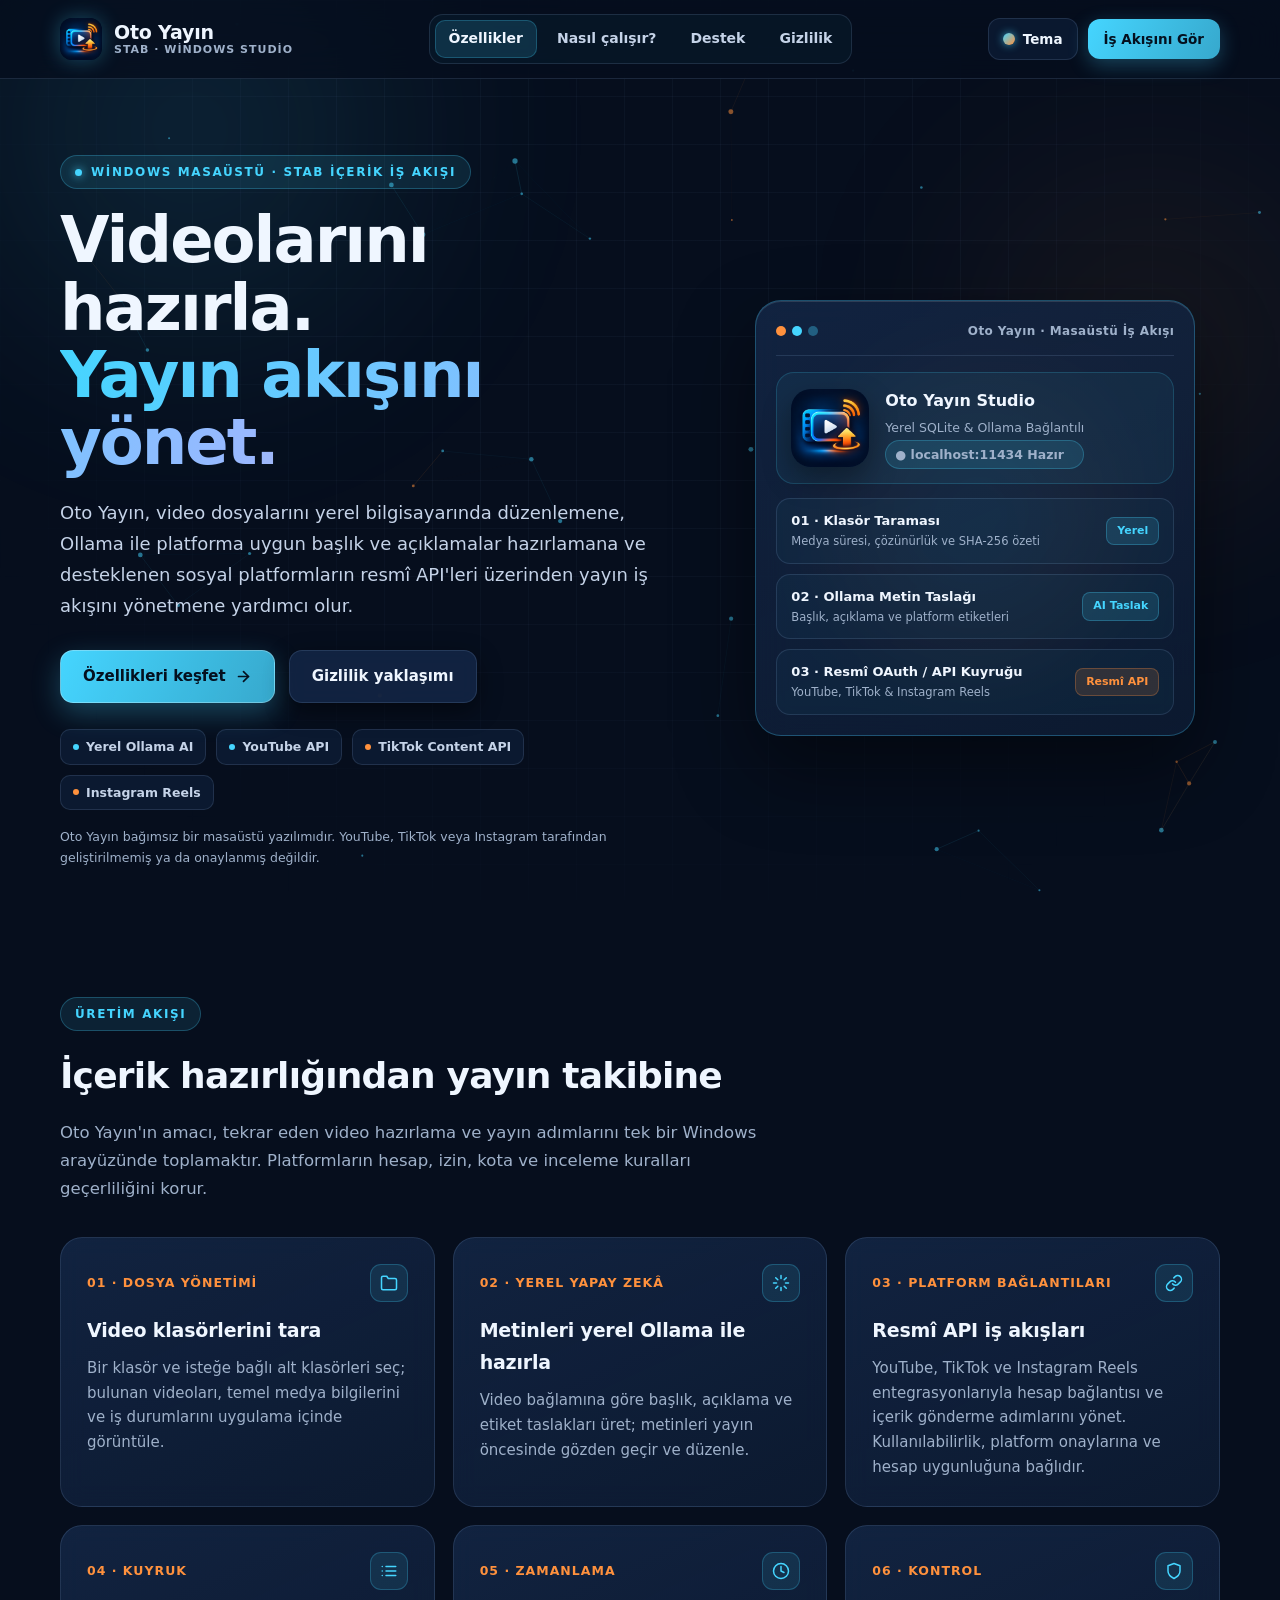
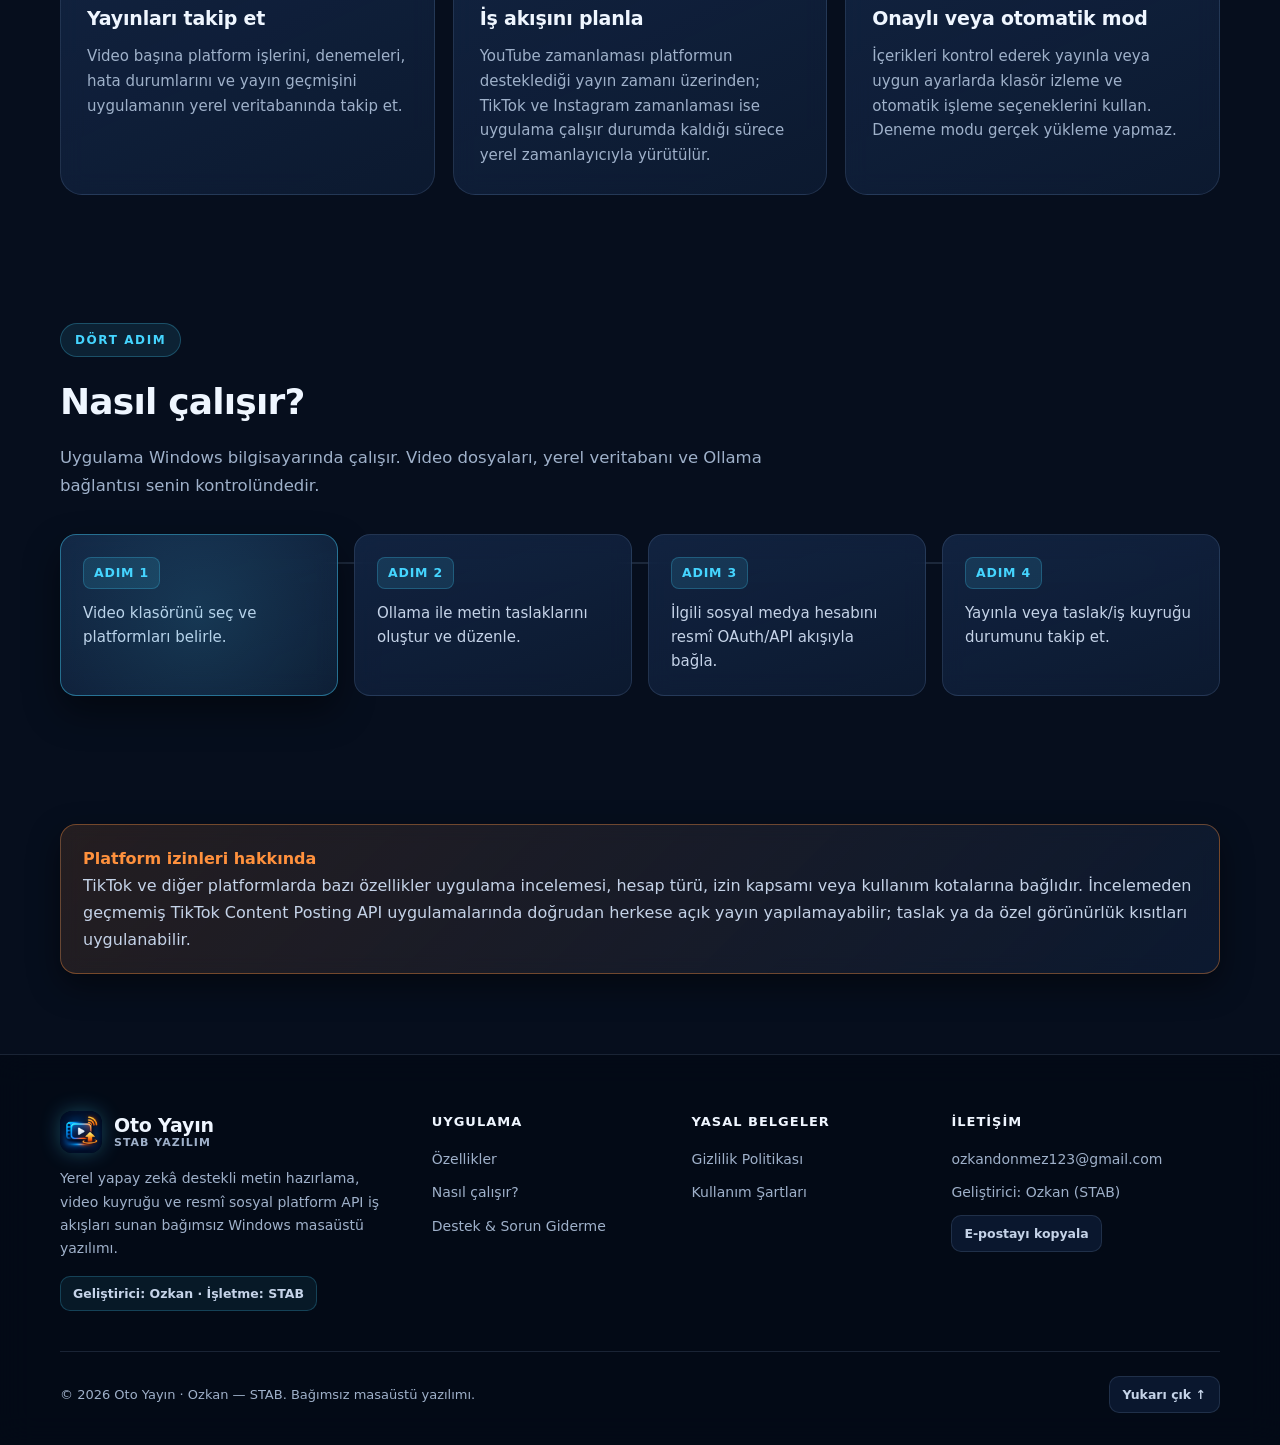
==== commit 0de0afcc: "Add files via upload" ====
--- a/index.html
+++ b/index.html
@@ -1,328 +1,328 @@
-<!doctype html>
-<html lang="tr">
-<head>
-  <meta charset="utf-8">
-  <meta name="viewport" content="width=device-width,initial-scale=1">
-  <title>Oto Yayın — Video içeriklerini tek yerden yönet | STAB</title>
-  <meta name="description" content="Oto Yayın, yerel yapay zekâ destekli metin hazırlama, video kuyruğu ve sosyal platformlara resmî API entegrasyonları sunan Windows masaüstü uygulamasıdır.">
-  <link rel="icon" href="assets/oto-yayin-icon.png">
-  <link rel="stylesheet" href="assets/site.css">
-  <script src="assets/site.js" defer></script>
-</head>
-<body id="ust">
-  <header class="top">
-    <div class="wrap nav">
-      <a class="brand" href="index.html">
-        <span class="brand-icon-wrap">
-          <img src="assets/oto-yayin-icon.png" alt="Oto Yayın uygulama simgesi">
-        </span>
-        <span class="brand-text">
-          <span>Oto Yayın</span>
-          <span class="brand-sub">STAB · Windows Studio</span>
-        </span>
-      </a>
-
-      <nav class="nav-center" id="nav-center" aria-label="Ana gezinme">
-        <a href="#ozellikler" class="active">Özellikler</a>
-        <a href="#nasil-calisir">Nasıl çalışır?</a>
-        <a href="support.html">Destek</a>
-        <a href="privacy.html">Gizlilik</a>
-      </nav>
-
-      <div class="nav-actions">
-        <button type="button" class="theme-toggle-btn" id="theme-toggle-btn" aria-label="Tema renk ayarlarını aç">
-          <span class="theme-swatch-dot" aria-hidden="true"></span>
-          <span>Tema</span>
-        </button>
-
-        <a class="nav-cta" href="#nasil-calisir">İş Akışını Gör</a>
-
-        <button type="button" class="mobile-menu-btn" id="mobile-menu-btn" aria-label="Menüyü aç">
-          <svg width="20" height="20" viewBox="0 0 24 24" fill="none" stroke="currentColor" stroke-width="2" stroke-linecap="round"><line x1="3" y1="6" x2="21" y2="6"/><line x1="3" y1="12" x2="21" y2="12"/><line x1="3" y1="18" x2="21" y2="18"/></svg>
-        </button>
-
-        <div class="theme-popover" id="theme-popover" role="dialog" aria-label="Tema ve renk ayarları">
-          <div class="theme-pop-header">
-            <span>Tema & Renk Ayarı</span>
-            <button type="button" class="theme-reset-btn" id="theme-reset-btn">Sıfırla</button>
-          </div>
-
-          <span class="theme-label">Renk Paleti</span>
-          <div class="theme-presets">
-            <button type="button" class="preset-btn active" data-preset="cyber">
-              <span class="preset-dots"><i style="background:#45d5ff"></i><i style="background:#ff913d"></i></span>
-              <span>Siber Turkuaz</span>
-            </button>
-            <button type="button" class="preset-btn" data-preset="emerald">
-              <span class="preset-dots"><i style="background:#10b981"></i><i style="background:#f59e0b"></i></span>
-              <span>Zümrüt Altın</span>
-            </button>
-            <button type="button" class="preset-btn" data-preset="stab">
-              <span class="preset-dots"><i style="background:#a855f7"></i><i style="background:#ec4899"></i></span>
-              <span>STAB Neon</span>
-            </button>
-            <button type="button" class="preset-btn" data-preset="cobalt">
-              <span class="preset-dots"><i style="background:#38bdf8"></i><i style="background:#818cf8"></i></span>
-              <span>Safir Buz</span>
-            </button>
-          </div>
-
-          <span class="theme-label">Arka Plan Modu</span>
-          <div class="theme-modes">
-            <button type="button" class="mode-btn active" data-mode="navy">Lacivert</button>
-            <button type="button" class="mode-btn" data-mode="carbon">Karbon</button>
-            <button type="button" class="mode-btn" data-mode="light">Aydınlık</button>
-          </div>
-
-          <label class="custom-color-row" for="custom-accent-picker">
-            <span>Özel Vurgu Rengi</span>
-            <input type="color" id="custom-accent-picker" value="#45d5ff">
-          </label>
-        </div>
-      </div>
-    </div>
-  </header>
-
-  <main>
-    <section class="wrap hero">
-      <div class="reveal">
-        <div class="eyebrow">
-          <span class="pulse-dot"></span>
-          Windows masaüstü · STAB İçerik İş Akışı
-        </div>
-        <h1>Videolarını hazırla.<br><span class="gradient">Yayın akışını yönet.</span></h1>
-        <p class="lead">Oto Yayın, video dosyalarını yerel bilgisayarında düzenlemene, Ollama ile platforma uygun başlık ve açıklamalar hazırlamana ve desteklenen sosyal platformların resmî API'leri üzerinden yayın iş akışını yönetmene yardımcı olur.</p>
-
-        <div class="actions">
-          <a class="btn" href="#ozellikler">
-            <span>Özellikleri keşfet</span>
-            <svg width="17" height="17" viewBox="0 0 24 24" fill="none" stroke="currentColor" stroke-width="2.4" stroke-linecap="round" stroke-linejoin="round"><line x1="5" y1="12" x2="19" y2="12"/><polyline points="12 5 19 12 12 19"/></svg>
-          </a>
-          <a class="btn secondary" href="privacy.html">Gizlilik yaklaşımı</a>
-        </div>
-
-        <div class="platform-strip" aria-label="Desteklenen teknolojiler ve platformlar">
-          <span class="platform-pill"><span class="dot"></span>Yerel Ollama AI</span>
-          <span class="platform-pill"><span class="dot"></span>YouTube API</span>
-          <span class="platform-pill"><span class="dot orange"></span>TikTok Content API</span>
-          <span class="platform-pill"><span class="dot orange"></span>Instagram Reels</span>
-        </div>
-
-        <p class="mini">Oto Yayın bağımsız bir masaüstü yazılımıdır. YouTube, TikTok veya Instagram tarafından geliştirilmemiş ya da onaylanmış değildir.</p>
-      </div>
-
-      <div class="hero-stage reveal" style="--delay: 0.14s;">
-        <div class="hero-orb-glow"></div>
-        <div class="signal-ring"></div>
-        <div class="signal-ring r2"></div>
-
-        <div class="hero-console">
-          <div class="console-topbar">
-            <div class="console-dots" aria-hidden="true">
-              <span></span><span></span><span></span>
-            </div>
-            <div class="console-title">Oto Yayın · Masaüstü İş Akışı</div>
-          </div>
-
-          <div class="console-hero-row">
-            <img class="hero-art" src="assets/oto-yayin-icon.png" alt="Oto Yayın video ve yükleme simgesi">
-            <div class="console-app-meta">
-              <strong>Oto Yayın Studio</strong>
-              <span>Yerel SQLite &amp; Ollama Bağlantılı</span>
-              <span class="console-status-tag">● localhost:11434 Hazır</span>
-            </div>
-          </div>
-
-          <div class="console-queue">
-            <div class="queue-item">
-              <div class="queue-item-left">
-                <b>01 · Klasör Taraması</b>
-                <small>Medya süresi, çözünürlük ve SHA-256 özeti</small>
-              </div>
-              <span class="queue-badge ready">Yerel</span>
-            </div>
-            <div class="queue-item">
-              <div class="queue-item-left">
-                <b>02 · Ollama Metin Taslağı</b>
-                <small>Başlık, açıklama ve platform etiketleri</small>
-              </div>
-              <span class="queue-badge ready">AI Taslak</span>
-            </div>
-            <div class="queue-item">
-              <div class="queue-item-left">
-                <b>03 · Resmî OAuth / API Kuyruğu</b>
-                <small>YouTube, TikTok &amp; Instagram Reels</small>
-              </div>
-              <span class="queue-badge api">Resmî API</span>
-            </div>
-          </div>
-        </div>
-      </div>
-    </section>
-
-    <section class="wrap section" id="ozellikler">
-      <div class="reveal">
-        <div class="eyebrow">Üretim akışı</div>
-        <h2>İçerik hazırlığından yayın takibine</h2>
-        <p class="section-intro">Oto Yayın'ın amacı, tekrar eden video hazırlama ve yayın adımlarını tek bir Windows arayüzünde toplamaktır. Platformların hesap, izin, kota ve inceleme kuralları geçerliliğini korur.</p>
-      </div>
-
-      <div class="grid">
-        <article class="card">
-          <div class="card-head">
-            <div class="num">01 · DOSYA YÖNETİMİ</div>
-            <div class="card-icon" aria-hidden="true">
-              <svg width="18" height="18" viewBox="0 0 24 24" fill="none" stroke="currentColor" stroke-width="2" stroke-linecap="round" stroke-linejoin="round"><path d="M22 19a2 2 0 0 1-2 2H4a2 2 0 0 1-2-2V5a2 2 0 0 1 2-2h5l2 3h9a2 2 0 0 1 2 2z"/></svg>
-            </div>
-          </div>
-          <h3>Video klasörlerini tara</h3>
-          <p>Bir klasör ve isteğe bağlı alt klasörleri seç; bulunan videoları, temel medya bilgilerini ve iş durumlarını uygulama içinde görüntüle.</p>
-        </article>
-
-        <article class="card">
-          <div class="card-head">
-            <div class="num">02 · YEREL YAPAY ZEKÂ</div>
-            <div class="card-icon" aria-hidden="true">
-              <svg width="18" height="18" viewBox="0 0 24 24" fill="none" stroke="currentColor" stroke-width="2" stroke-linecap="round" stroke-linejoin="round"><path d="M12 2v4M12 18v4M4.93 4.93l2.83 2.83M16.24 16.24l2.83 2.83M2 12h4M18 12h4M4.93 19.07l2.83-2.83M16.24 7.76l2.83-2.83"/></svg>
-            </div>
-          </div>
-          <h3>Metinleri yerel Ollama ile hazırla</h3>
-          <p>Video bağlamına göre başlık, açıklama ve etiket taslakları üret; metinleri yayın öncesinde gözden geçir ve düzenle.</p>
-        </article>
-
-        <article class="card">
-          <div class="card-head">
-            <div class="num">03 · PLATFORM BAĞLANTILARI</div>
-            <div class="card-icon" aria-hidden="true">
-              <svg width="18" height="18" viewBox="0 0 24 24" fill="none" stroke="currentColor" stroke-width="2" stroke-linecap="round" stroke-linejoin="round"><path d="M10 13a5 5 0 0 0 7.54.54l3-3a5 5 0 0 0-7.07-7.07l-1.72 1.71"/><path d="M14 11a5 5 0 0 0-7.54-.54l-3 3a5 5 0 0 0 7.07 7.07l1.71-1.71"/></svg>
-            </div>
-          </div>
-          <h3>Resmî API iş akışları</h3>
-          <p>YouTube, TikTok ve Instagram Reels entegrasyonlarıyla hesap bağlantısı ve içerik gönderme adımlarını yönet. Kullanılabilirlik, platform onaylarına ve hesap uygunluğuna bağlıdır.</p>
-        </article>
-
-        <article class="card">
-          <div class="card-head">
-            <div class="num">04 · KUYRUK</div>
-            <div class="card-icon" aria-hidden="true">
-              <svg width="18" height="18" viewBox="0 0 24 24" fill="none" stroke="currentColor" stroke-width="2" stroke-linecap="round" stroke-linejoin="round"><line x1="8" y1="6" x2="21" y2="6"/><line x1="8" y1="12" x2="21" y2="12"/><line x1="8" y1="18" x2="21" y2="18"/><line x1="3" y1="6" x2="3.01" y2="6"/><line x1="3" y1="12" x2="3.01" y2="12"/><line x1="3" y1="18" x2="3.01" y2="18"/></svg>
-            </div>
-          </div>
-          <h3>Yayınları takip et</h3>
-          <p>Video başına platform işlerini, denemeleri, hata durumlarını ve yayın geçmişini uygulamanın yerel veritabanında takip et.</p>
-        </article>
-
-        <article class="card">
-          <div class="card-head">
-            <div class="num">05 · ZAMANLAMA</div>
-            <div class="card-icon" aria-hidden="true">
-              <svg width="18" height="18" viewBox="0 0 24 24" fill="none" stroke="currentColor" stroke-width="2" stroke-linecap="round" stroke-linejoin="round"><circle cx="12" cy="12" r="10"/><polyline points="12 6 12 12 16 14"/></svg>
-            </div>
-          </div>
-          <h3>İş akışını planla</h3>
-          <p>YouTube zamanlaması platformun desteklediği yayın zamanı üzerinden; TikTok ve Instagram zamanlaması ise uygulama çalışır durumda kaldığı sürece yerel zamanlayıcıyla yürütülür.</p>
-        </article>
-
-        <article class="card">
-          <div class="card-head">
-            <div class="num">06 · KONTROL</div>
-            <div class="card-icon" aria-hidden="true">
-              <svg width="18" height="18" viewBox="0 0 24 24" fill="none" stroke="currentColor" stroke-width="2" stroke-linecap="round" stroke-linejoin="round"><path d="M12 22s8-4 8-10V5l-8-3-8 3v7c0 6 8 10 8 10z"/></svg>
-            </div>
-          </div>
-          <h3>Onaylı veya otomatik mod</h3>
-          <p>İçerikleri kontrol ederek yayınla veya uygun ayarlarda klasör izleme ve otomatik işleme seçeneklerini kullan. Deneme modu gerçek yükleme yapmaz.</p>
-        </article>
-      </div>
-    </section>
-
-    <section class="wrap section" id="nasil-calisir">
-      <div class="reveal">
-        <div class="eyebrow">Dört adım</div>
-        <h2>Nasıl çalışır?</h2>
-        <p class="section-intro">Uygulama Windows bilgisayarında çalışır. Video dosyaları, yerel veritabanı ve Ollama bağlantısı senin kontrolündedir.</p>
-      </div>
-
-      <div class="steps-wrap">
-        <div class="steps-track" aria-hidden="true"></div>
-        <div class="steps">
-          <div class="step is-active">
-            <b>ADIM 1</b>
-            <p>Video klasörünü seç ve platformları belirle.</p>
-          </div>
-          <div class="step">
-            <b>ADIM 2</b>
-            <p>Ollama ile metin taslaklarını oluştur ve düzenle.</p>
-          </div>
-          <div class="step">
-            <b>ADIM 3</b>
-            <p>İlgili sosyal medya hesabını resmî OAuth/API akışıyla bağla.</p>
-          </div>
-          <div class="step">
-            <b>ADIM 4</b>
-            <p>Yayınla veya taslak/iş kuyruğu durumunu takip et.</p>
-          </div>
-        </div>
-      </div>
-    </section>
-
-    <section class="wrap section">
-      <div class="notice">
-        <strong>Platform izinleri hakkında</strong><br>
-        TikTok ve diğer platformlarda bazı özellikler uygulama incelemesi, hesap türü, izin kapsamı veya kullanım kotalarına bağlıdır. İncelemeden geçmemiş TikTok Content Posting API uygulamalarında doğrudan herkese açık yayın yapılamayabilir; taslak ya da özel görünürlük kısıtları uygulanabilir.
-      </div>
-    </section>
-  </main>
-
-  <footer class="footer">
-    <div class="wrap">
-      <div class="footer-grid">
-        <div class="footer-brand">
-          <a class="brand" href="index.html">
-            <img src="assets/oto-yayin-icon.png" alt="Oto Yayın">
-            <span class="brand-text">
-              <span>Oto Yayın</span>
-              <span class="brand-sub">STAB Yazılım</span>
-            </span>
-          </a>
-          <p>Yerel yapay zekâ destekli metin hazırlama, video kuyruğu ve resmî sosyal platform API iş akışları sunan bağımsız Windows masaüstü yazılımı.</p>
-          <span class="dev-pill">Geliştirici: Ozkan · İşletme: STAB</span>
-        </div>
-
-        <div class="footer-col">
-          <h4>Uygulama</h4>
-          <ul>
-            <li><a href="index.html#ozellikler">Özellikler</a></li>
-            <li><a href="index.html#nasil-calisir">Nasıl çalışır?</a></li>
-            <li><a href="support.html">Destek &amp; Sorun Giderme</a></li>
-          </ul>
-        </div>
-
-        <div class="footer-col">
-          <h4>Yasal Belgeler</h4>
-          <ul>
-            <li><a href="privacy.html">Gizlilik Politikası</a></li>
-            <li><a href="terms.html">Kullanım Şartları</a></li>
-          </ul>
-        </div>
-
-        <div class="footer-col">
-          <h4>İletişim</h4>
-          <ul>
-            <li><a href="mailto:ozkandonmez123@gmail.com">ozkandonmez123@gmail.com</a></li>
-            <li><span>Geliştirici: Ozkan (STAB)</span></li>
-          </ul>
-          <button type="button" class="copy-email-btn" data-copy-email="ozkandonmez123@gmail.com">
-            E-postayı kopyala
-          </button>
-        </div>
-      </div>
-
-      <div class="footer-bottom">
-        <div>© 2026 Oto Yayın · Ozkan — STAB. Bağımsız masaüstü yazılımı.</div>
-        <a class="back-top-btn" href="#ust">Yukarı çık ↑</a>
-      </div>
-    </div>
-  </footer>
-</body>
+<!doctype html>
+<html lang="tr">
+<head>
+  <meta charset="utf-8">
+  <meta name="viewport" content="width=device-width,initial-scale=1">
+  <title>Oto Yayın — Video içeriklerini tek yerden yönet | STAB</title>
+  <meta name="description" content="Oto Yayın, yerel yapay zekâ destekli metin hazırlama, video kuyruğu ve sosyal platformlara resmî API entegrasyonları sunan Windows masaüstü uygulamasıdır.">
+  <link rel="icon" href="assets/oto-yayin-icon.png">
+  <link rel="stylesheet" href="assets/site.css">
+  <script src="assets/site.js" defer></script>
+</head>
+<body id="ust">
+  <header class="top">
+    <div class="wrap nav">
+      <a class="brand" href="index.html">
+        <span class="brand-icon-wrap">
+          <img src="assets/oto-yayin-icon.png" alt="Oto Yayın uygulama simgesi">
+        </span>
+        <span class="brand-text">
+          <span>Oto Yayın</span>
+          <span class="brand-sub">STAB · Windows Studio</span>
+        </span>
+      </a>
+
+      <nav class="nav-center" id="nav-center" aria-label="Ana gezinme">
+        <a href="#ozellikler" class="active">Özellikler</a>
+        <a href="#nasil-calisir">Nasıl çalışır?</a>
+        <a href="support.html">Destek</a>
+        <a href="privacy.html">Gizlilik</a>
+      </nav>
+
+      <div class="nav-actions">
+        <button type="button" class="theme-toggle-btn" id="theme-toggle-btn" aria-label="Tema renk ayarlarını aç">
+          <span class="theme-swatch-dot" aria-hidden="true"></span>
+          <span>Tema</span>
+        </button>
+
+        <a class="nav-cta" href="#nasil-calisir">İş Akışını Gör</a>
+
+        <button type="button" class="mobile-menu-btn" id="mobile-menu-btn" aria-label="Menüyü aç">
+          <svg width="20" height="20" viewBox="0 0 24 24" fill="none" stroke="currentColor" stroke-width="2" stroke-linecap="round"><line x1="3" y1="6" x2="21" y2="6"/><line x1="3" y1="12" x2="21" y2="12"/><line x1="3" y1="18" x2="21" y2="18"/></svg>
+        </button>
+
+        <div class="theme-popover" id="theme-popover" role="dialog" aria-label="Tema ve renk ayarları">
+          <div class="theme-pop-header">
+            <span>Tema & Renk Ayarı</span>
+            <button type="button" class="theme-reset-btn" id="theme-reset-btn">Sıfırla</button>
+          </div>
+
+          <span class="theme-label">Renk Paleti</span>
+          <div class="theme-presets">
+            <button type="button" class="preset-btn active" data-preset="cyber">
+              <span class="preset-dots"><i style="background:#45d5ff"></i><i style="background:#ff913d"></i></span>
+              <span>Siber Turkuaz</span>
+            </button>
+            <button type="button" class="preset-btn" data-preset="emerald">
+              <span class="preset-dots"><i style="background:#10b981"></i><i style="background:#f59e0b"></i></span>
+              <span>Zümrüt Altın</span>
+            </button>
+            <button type="button" class="preset-btn" data-preset="stab">
+              <span class="preset-dots"><i style="background:#a855f7"></i><i style="background:#ec4899"></i></span>
+              <span>STAB Neon</span>
+            </button>
+            <button type="button" class="preset-btn" data-preset="cobalt">
+              <span class="preset-dots"><i style="background:#38bdf8"></i><i style="background:#818cf8"></i></span>
+              <span>Safir Buz</span>
+            </button>
+          </div>
+
+          <span class="theme-label">Arka Plan Modu</span>
+          <div class="theme-modes">
+            <button type="button" class="mode-btn active" data-mode="navy">Lacivert</button>
+            <button type="button" class="mode-btn" data-mode="carbon">Karbon</button>
+            <button type="button" class="mode-btn" data-mode="light">Aydınlık</button>
+          </div>
+
+          <label class="custom-color-row" for="custom-accent-picker">
+            <span>Özel Vurgu Rengi</span>
+            <input type="color" id="custom-accent-picker" value="#45d5ff">
+          </label>
+        </div>
+      </div>
+    </div>
+  </header>
+
+  <main>
+    <section class="wrap hero">
+      <div class="reveal">
+        <div class="eyebrow">
+          <span class="pulse-dot"></span>
+          Windows masaüstü · STAB İçerik İş Akışı
+        </div>
+        <h1>Videolarını hazırla.<br><span class="gradient">Yayın akışını yönet.</span></h1>
+        <p class="lead">Oto Yayın, video dosyalarını yerel bilgisayarında düzenlemene, Ollama ile platforma uygun başlık ve açıklamalar hazırlamana ve desteklenen sosyal platformların resmî API'leri üzerinden yayın iş akışını yönetmene yardımcı olur.</p>
+
+        <div class="actions">
+          <a class="btn" href="#ozellikler">
+            <span>Özellikleri keşfet</span>
+            <svg width="17" height="17" viewBox="0 0 24 24" fill="none" stroke="currentColor" stroke-width="2.4" stroke-linecap="round" stroke-linejoin="round"><line x1="5" y1="12" x2="19" y2="12"/><polyline points="12 5 19 12 12 19"/></svg>
+          </a>
+          <a class="btn secondary" href="privacy.html">Gizlilik yaklaşımı</a>
+        </div>
+
+        <div class="platform-strip" aria-label="Desteklenen teknolojiler ve platformlar">
+          <span class="platform-pill"><span class="dot"></span>Yerel Ollama AI</span>
+          <span class="platform-pill"><span class="dot"></span>YouTube API</span>
+          <span class="platform-pill"><span class="dot orange"></span>TikTok Content API</span>
+          <span class="platform-pill"><span class="dot orange"></span>Instagram Reels</span>
+        </div>
+
+        <p class="mini">Oto Yayın bağımsız bir masaüstü yazılımıdır. YouTube, TikTok veya Instagram tarafından geliştirilmemiş ya da onaylanmış değildir.</p>
+      </div>
+
+      <div class="hero-stage reveal" style="--delay: 0.14s;">
+        <div class="hero-orb-glow"></div>
+        <div class="signal-ring"></div>
+        <div class="signal-ring r2"></div>
+
+        <div class="hero-console">
+          <div class="console-topbar">
+            <div class="console-dots" aria-hidden="true">
+              <span></span><span></span><span></span>
+            </div>
+            <div class="console-title">Oto Yayın · Masaüstü İş Akışı</div>
+          </div>
+
+          <div class="console-hero-row">
+            <img class="hero-art" src="assets/oto-yayin-icon.png" alt="Oto Yayın video ve yükleme simgesi">
+            <div class="console-app-meta">
+              <strong>Oto Yayın Studio</strong>
+              <span>Yerel SQLite &amp; Ollama Bağlantılı</span>
+              <span class="console-status-tag">● localhost:11434 Hazır</span>
+            </div>
+          </div>
+
+          <div class="console-queue">
+            <div class="queue-item">
+              <div class="queue-item-left">
+                <b>01 · Klasör Taraması</b>
+                <small>Medya süresi, çözünürlük ve SHA-256 özeti</small>
+              </div>
+              <span class="queue-badge ready">Yerel</span>
+            </div>
+            <div class="queue-item">
+              <div class="queue-item-left">
+                <b>02 · Ollama Metin Taslağı</b>
+                <small>Başlık, açıklama ve platform etiketleri</small>
+              </div>
+              <span class="queue-badge ready">AI Taslak</span>
+            </div>
+            <div class="queue-item">
+              <div class="queue-item-left">
+                <b>03 · Resmî OAuth / API Kuyruğu</b>
+                <small>YouTube, TikTok &amp; Instagram Reels</small>
+              </div>
+              <span class="queue-badge api">Resmî API</span>
+            </div>
+          </div>
+        </div>
+      </div>
+    </section>
+
+    <section class="wrap section" id="ozellikler">
+      <div class="reveal">
+        <div class="eyebrow">Üretim akışı</div>
+        <h2>İçerik hazırlığından yayın takibine</h2>
+        <p class="section-intro">Oto Yayın'ın amacı, tekrar eden video hazırlama ve yayın adımlarını tek bir Windows arayüzünde toplamaktır. Platformların hesap, izin, kota ve inceleme kuralları geçerliliğini korur.</p>
+      </div>
+
+      <div class="grid">
+        <article class="card">
+          <div class="card-head">
+            <div class="num">01 · DOSYA YÖNETİMİ</div>
+            <div class="card-icon" aria-hidden="true">
+              <svg width="18" height="18" viewBox="0 0 24 24" fill="none" stroke="currentColor" stroke-width="2" stroke-linecap="round" stroke-linejoin="round"><path d="M22 19a2 2 0 0 1-2 2H4a2 2 0 0 1-2-2V5a2 2 0 0 1 2-2h5l2 3h9a2 2 0 0 1 2 2z"/></svg>
+            </div>
+          </div>
+          <h3>Video klasörlerini tara</h3>
+          <p>Bir klasör ve isteğe bağlı alt klasörleri seç; bulunan videoları, temel medya bilgilerini ve iş durumlarını uygulama içinde görüntüle.</p>
+        </article>
+
+        <article class="card">
+          <div class="card-head">
+            <div class="num">02 · YEREL YAPAY ZEKÂ</div>
+            <div class="card-icon" aria-hidden="true">
+              <svg width="18" height="18" viewBox="0 0 24 24" fill="none" stroke="currentColor" stroke-width="2" stroke-linecap="round" stroke-linejoin="round"><path d="M12 2v4M12 18v4M4.93 4.93l2.83 2.83M16.24 16.24l2.83 2.83M2 12h4M18 12h4M4.93 19.07l2.83-2.83M16.24 7.76l2.83-2.83"/></svg>
+            </div>
+          </div>
+          <h3>Metinleri yerel Ollama ile hazırla</h3>
+          <p>Video bağlamına göre başlık, açıklama ve etiket taslakları üret; metinleri yayın öncesinde gözden geçir ve düzenle.</p>
+        </article>
+
+        <article class="card">
+          <div class="card-head">
+            <div class="num">03 · PLATFORM BAĞLANTILARI</div>
+            <div class="card-icon" aria-hidden="true">
+              <svg width="18" height="18" viewBox="0 0 24 24" fill="none" stroke="currentColor" stroke-width="2" stroke-linecap="round" stroke-linejoin="round"><path d="M10 13a5 5 0 0 0 7.54.54l3-3a5 5 0 0 0-7.07-7.07l-1.72 1.71"/><path d="M14 11a5 5 0 0 0-7.54-.54l-3 3a5 5 0 0 0 7.07 7.07l1.71-1.71"/></svg>
+            </div>
+          </div>
+          <h3>Resmî API iş akışları</h3>
+          <p>YouTube, TikTok ve Instagram Reels entegrasyonlarıyla hesap bağlantısı ve içerik gönderme adımlarını yönet. Kullanılabilirlik, platform onaylarına ve hesap uygunluğuna bağlıdır.</p>
+        </article>
+
+        <article class="card">
+          <div class="card-head">
+            <div class="num">04 · KUYRUK</div>
+            <div class="card-icon" aria-hidden="true">
+              <svg width="18" height="18" viewBox="0 0 24 24" fill="none" stroke="currentColor" stroke-width="2" stroke-linecap="round" stroke-linejoin="round"><line x1="8" y1="6" x2="21" y2="6"/><line x1="8" y1="12" x2="21" y2="12"/><line x1="8" y1="18" x2="21" y2="18"/><line x1="3" y1="6" x2="3.01" y2="6"/><line x1="3" y1="12" x2="3.01" y2="12"/><line x1="3" y1="18" x2="3.01" y2="18"/></svg>
+            </div>
+          </div>
+          <h3>Yayınları takip et</h3>
+          <p>Video başına platform işlerini, denemeleri, hata durumlarını ve yayın geçmişini uygulamanın yerel veritabanında takip et.</p>
+        </article>
+
+        <article class="card">
+          <div class="card-head">
+            <div class="num">05 · ZAMANLAMA</div>
+            <div class="card-icon" aria-hidden="true">
+              <svg width="18" height="18" viewBox="0 0 24 24" fill="none" stroke="currentColor" stroke-width="2" stroke-linecap="round" stroke-linejoin="round"><circle cx="12" cy="12" r="10"/><polyline points="12 6 12 12 16 14"/></svg>
+            </div>
+          </div>
+          <h3>İş akışını planla</h3>
+          <p>YouTube zamanlaması platformun desteklediği yayın zamanı üzerinden; TikTok ve Instagram zamanlaması ise uygulama çalışır durumda kaldığı sürece yerel zamanlayıcıyla yürütülür.</p>
+        </article>
+
+        <article class="card">
+          <div class="card-head">
+            <div class="num">06 · KONTROL</div>
+            <div class="card-icon" aria-hidden="true">
+              <svg width="18" height="18" viewBox="0 0 24 24" fill="none" stroke="currentColor" stroke-width="2" stroke-linecap="round" stroke-linejoin="round"><path d="M12 22s8-4 8-10V5l-8-3-8 3v7c0 6 8 10 8 10z"/></svg>
+            </div>
+          </div>
+          <h3>Onaylı veya otomatik mod</h3>
+          <p>İçerikleri kontrol ederek yayınla veya uygun ayarlarda klasör izleme ve otomatik işleme seçeneklerini kullan. Deneme modu gerçek yükleme yapmaz.</p>
+        </article>
+      </div>
+    </section>
+
+    <section class="wrap section" id="nasil-calisir">
+      <div class="reveal">
+        <div class="eyebrow">Dört adım</div>
+        <h2>Nasıl çalışır?</h2>
+        <p class="section-intro">Uygulama Windows bilgisayarında çalışır. Video dosyaları, yerel veritabanı ve Ollama bağlantısı senin kontrolündedir.</p>
+      </div>
+
+      <div class="steps-wrap">
+        <div class="steps-track" aria-hidden="true"></div>
+        <div class="steps">
+          <div class="step is-active">
+            <b>ADIM 1</b>
+            <p>Video klasörünü seç ve platformları belirle.</p>
+          </div>
+          <div class="step">
+            <b>ADIM 2</b>
+            <p>Ollama ile metin taslaklarını oluştur ve düzenle.</p>
+          </div>
+          <div class="step">
+            <b>ADIM 3</b>
+            <p>İlgili sosyal medya hesabını resmî OAuth/API akışıyla bağla.</p>
+          </div>
+          <div class="step">
+            <b>ADIM 4</b>
+            <p>Yayınla veya taslak/iş kuyruğu durumunu takip et.</p>
+          </div>
+        </div>
+      </div>
+    </section>
+
+    <section class="wrap section">
+      <div class="notice">
+        <strong>Platform izinleri hakkında</strong><br>
+        TikTok ve diğer platformlarda bazı özellikler uygulama incelemesi, hesap türü, izin kapsamı veya kullanım kotalarına bağlıdır. İncelemeden geçmemiş TikTok Content Posting API uygulamalarında doğrudan herkese açık yayın yapılamayabilir; taslak ya da özel görünürlük kısıtları uygulanabilir.
+      </div>
+    </section>
+  </main>
+
+  <footer class="footer">
+    <div class="wrap">
+      <div class="footer-grid">
+        <div class="footer-brand">
+          <a class="brand" href="index.html">
+            <img src="assets/oto-yayin-icon.png" alt="Oto Yayın">
+            <span class="brand-text">
+              <span>Oto Yayın</span>
+              <span class="brand-sub">STAB Yazılım</span>
+            </span>
+          </a>
+          <p>Yerel yapay zekâ destekli metin hazırlama, video kuyruğu ve resmî sosyal platform API iş akışları sunan bağımsız Windows masaüstü yazılımı.</p>
+          <span class="dev-pill">Geliştirici: Ozkan · İşletme: STAB</span>
+        </div>
+
+        <div class="footer-col">
+          <h4>Uygulama</h4>
+          <ul>
+            <li><a href="index.html#ozellikler">Özellikler</a></li>
+            <li><a href="index.html#nasil-calisir">Nasıl çalışır?</a></li>
+            <li><a href="support.html">Destek &amp; Sorun Giderme</a></li>
+          </ul>
+        </div>
+
+        <div class="footer-col">
+          <h4>Yasal Belgeler</h4>
+          <ul>
+            <li><a href="privacy.html">Gizlilik Politikası</a></li>
+            <li><a href="terms.html">Kullanım Şartları</a></li>
+          </ul>
+        </div>
+
+        <div class="footer-col">
+          <h4>İletişim</h4>
+          <ul>
+            <li><a href="mailto:ozkandonmez123@gmail.com">ozkandonmez123@gmail.com</a></li>
+            <li><span>Geliştirici: Ozkan (STAB)</span></li>
+          </ul>
+          <button type="button" class="copy-email-btn" data-copy-email="ozkandonmez123@gmail.com">
+            E-postayı kopyala
+          </button>
+        </div>
+      </div>
+
+      <div class="footer-bottom">
+        <div>© 2026 Oto Yayın · Ozkan — STAB. Bağımsız masaüstü yazılımı.</div>
+        <a class="back-top-btn" href="#ust">Yukarı çık ↑</a>
+      </div>
+    </div>
+  </footer>
+</body>
 </html>
